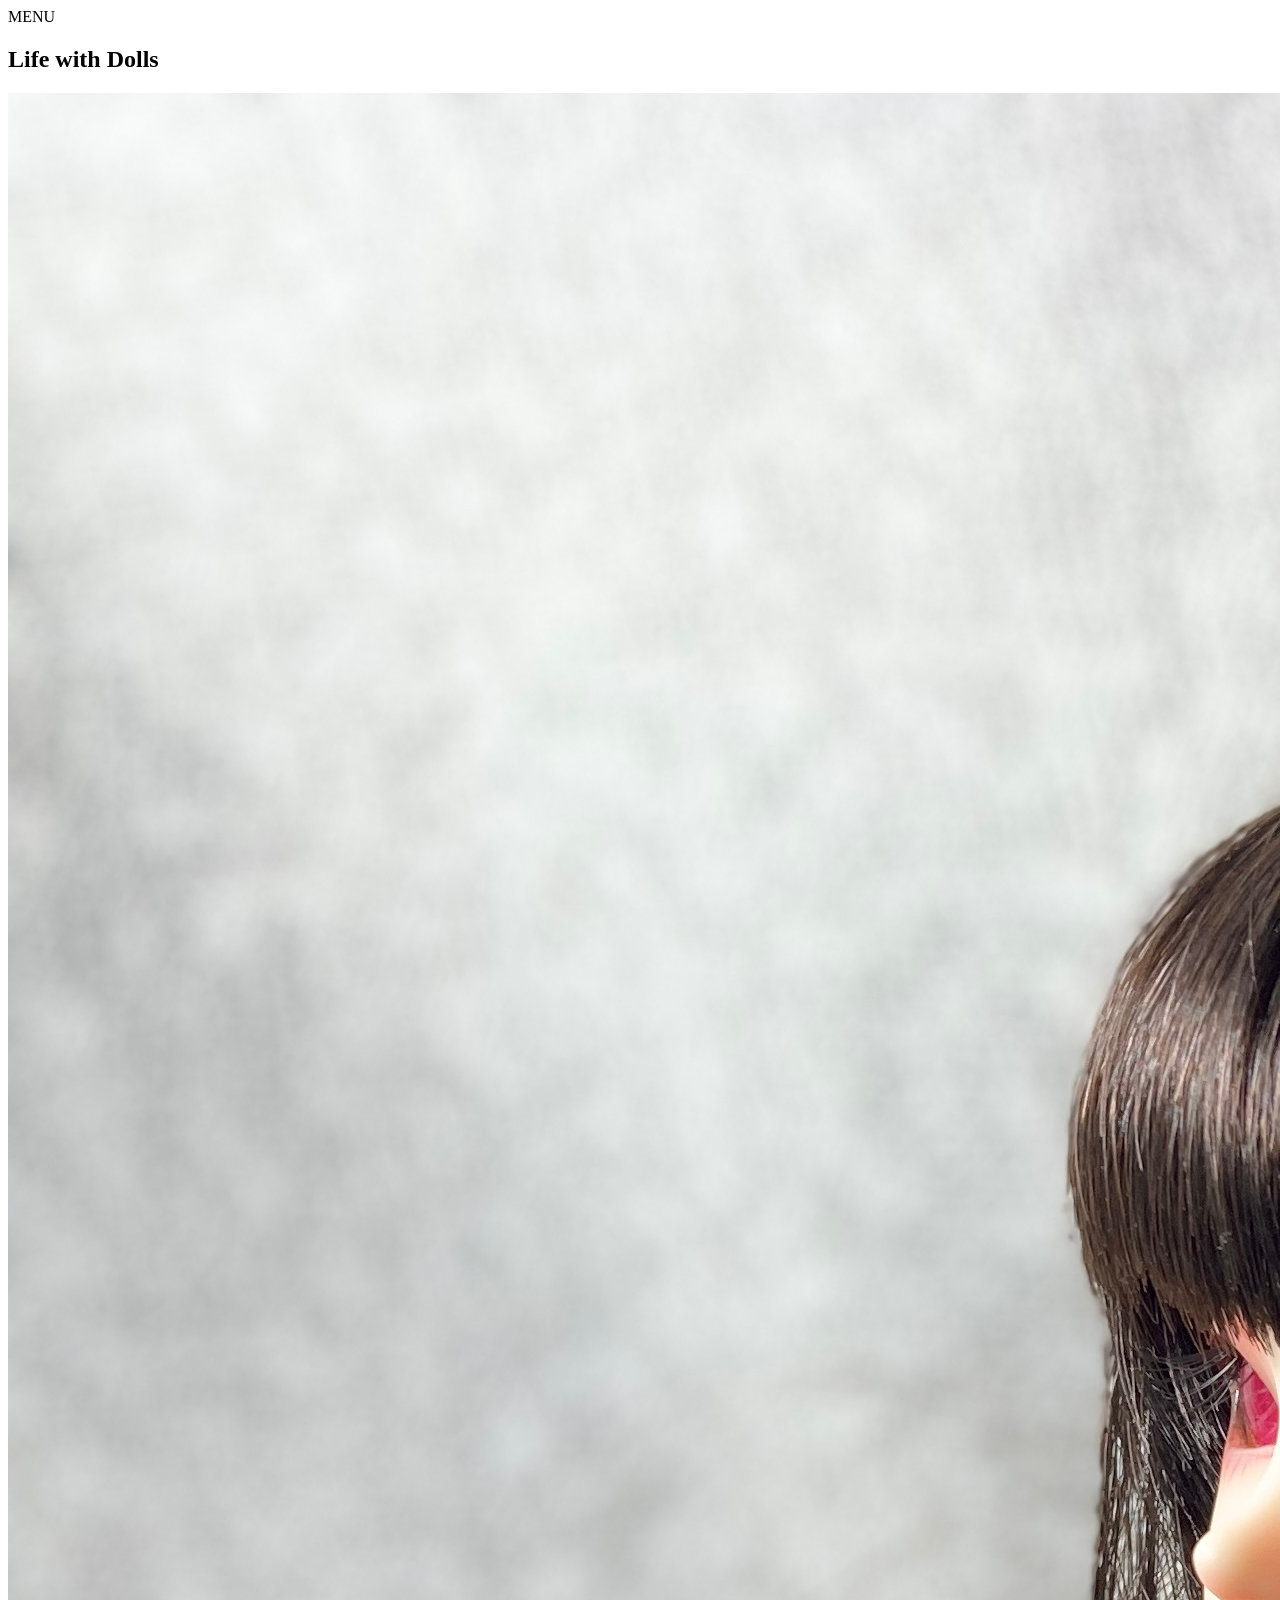
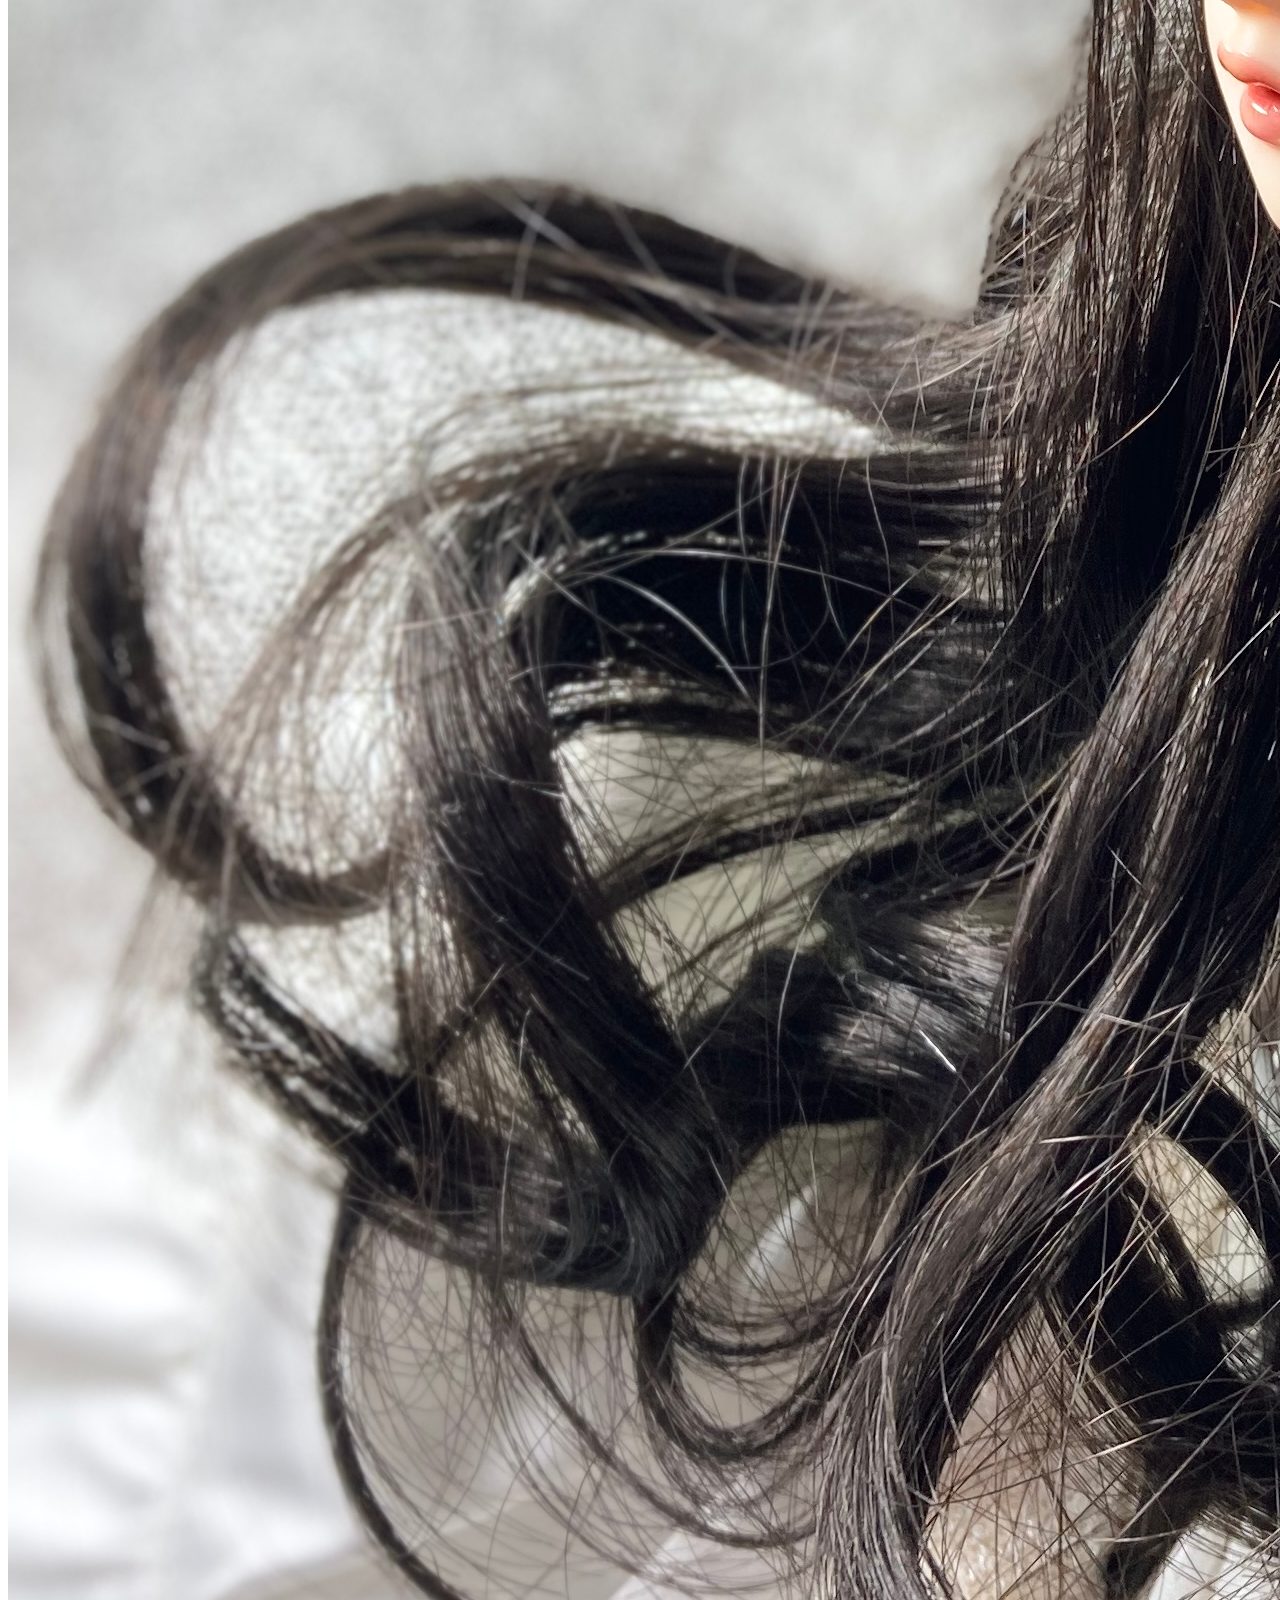
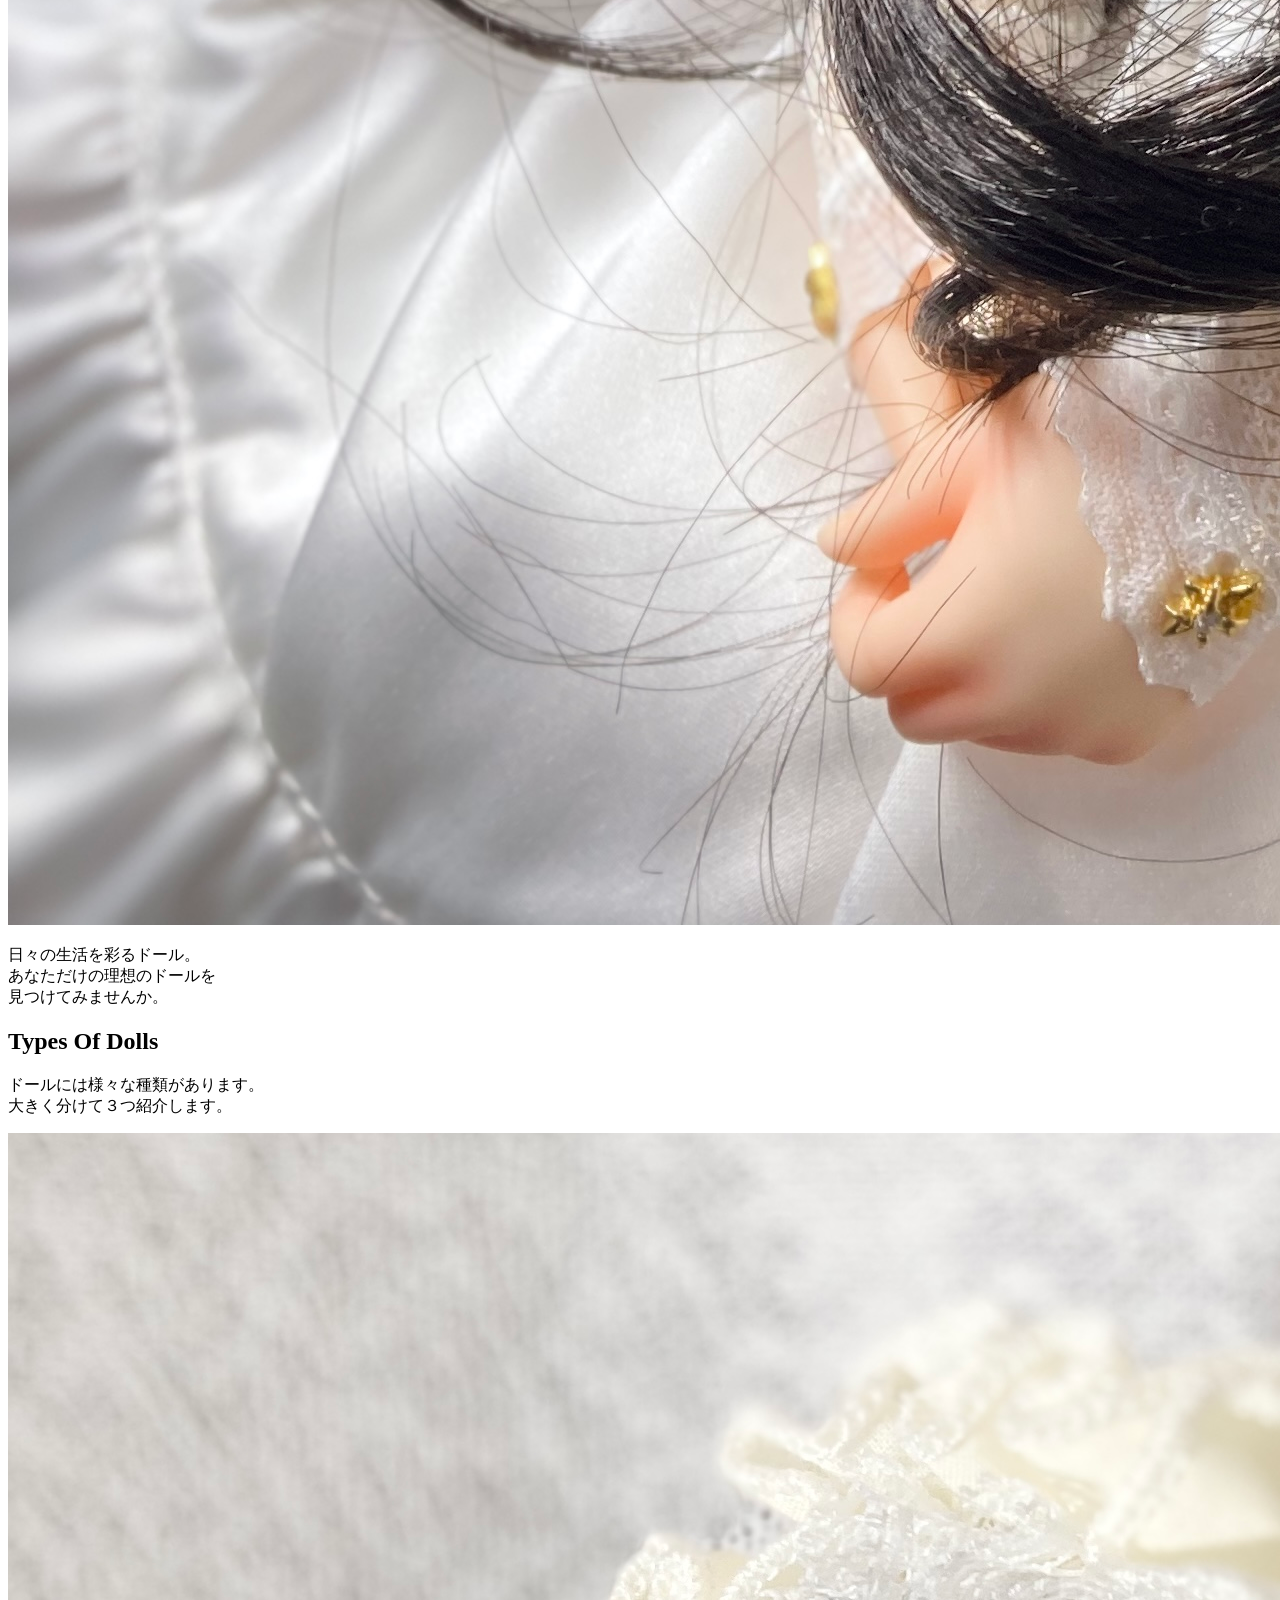
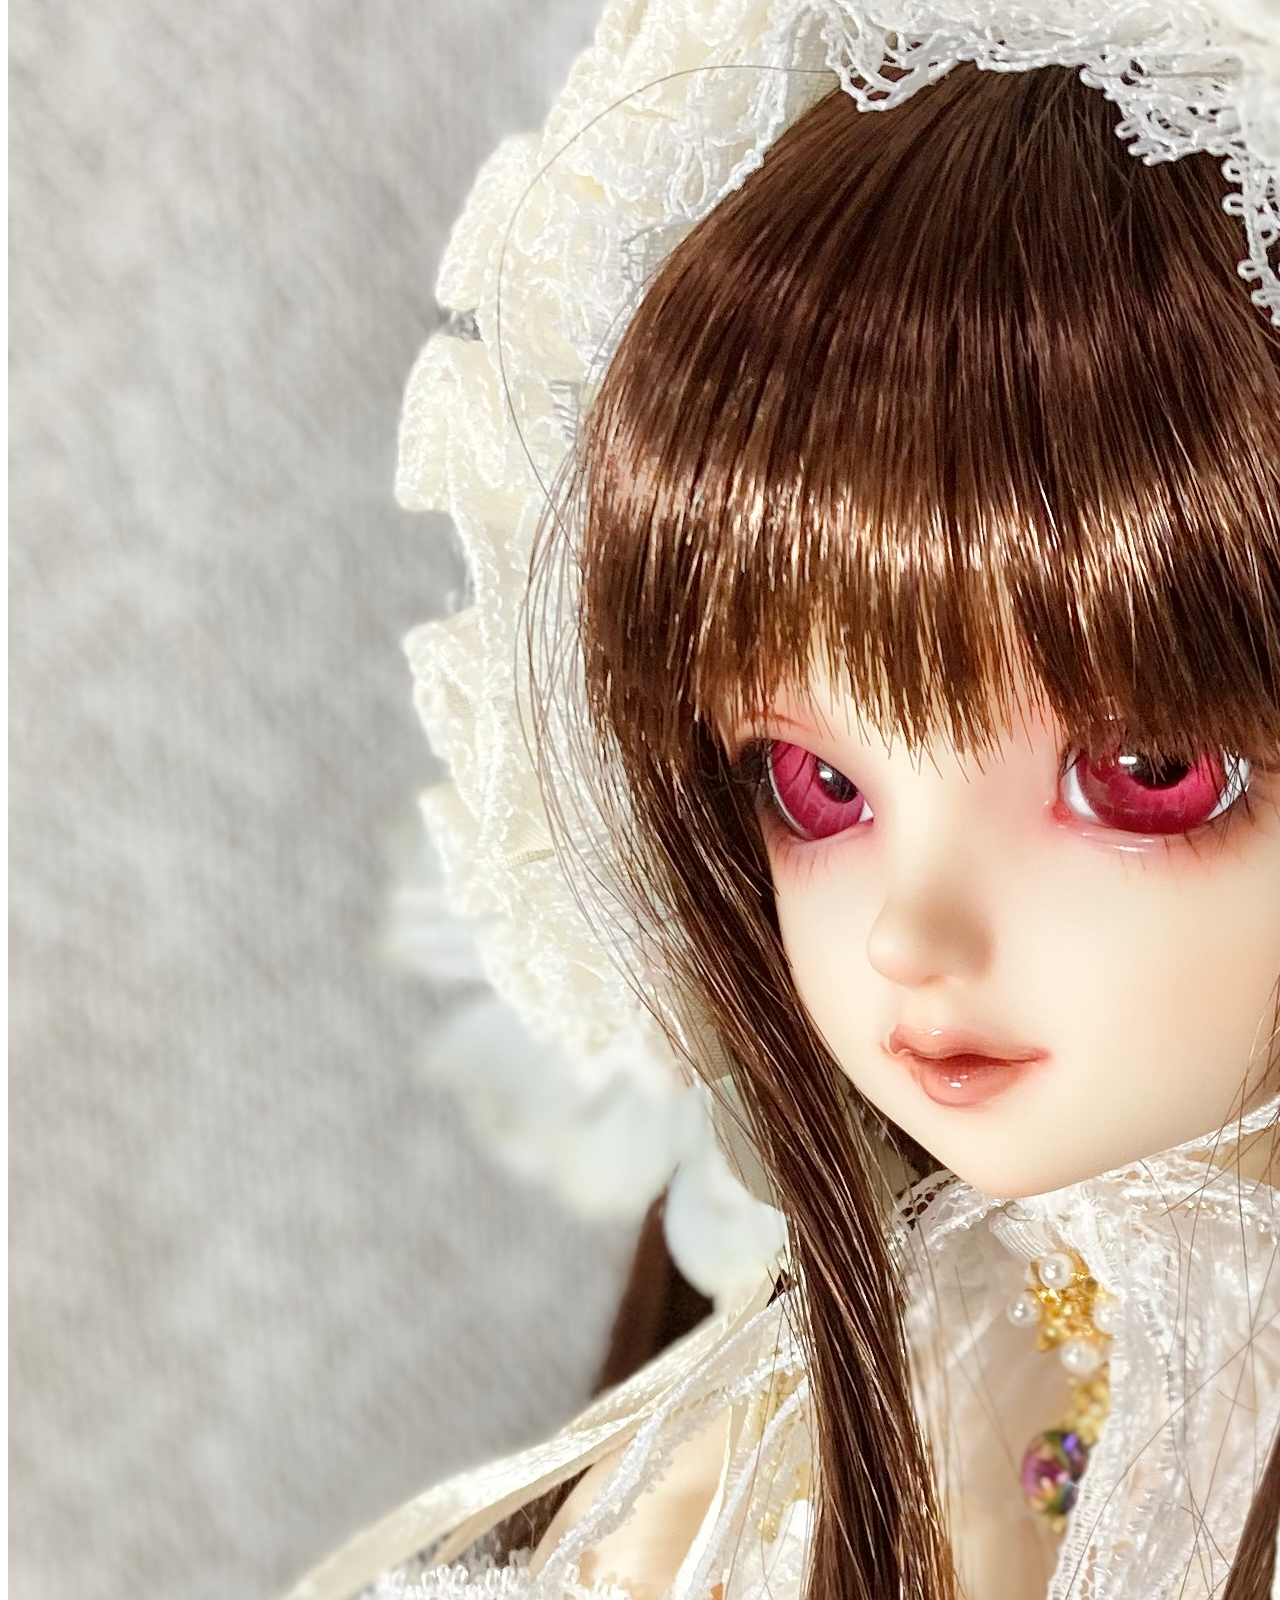
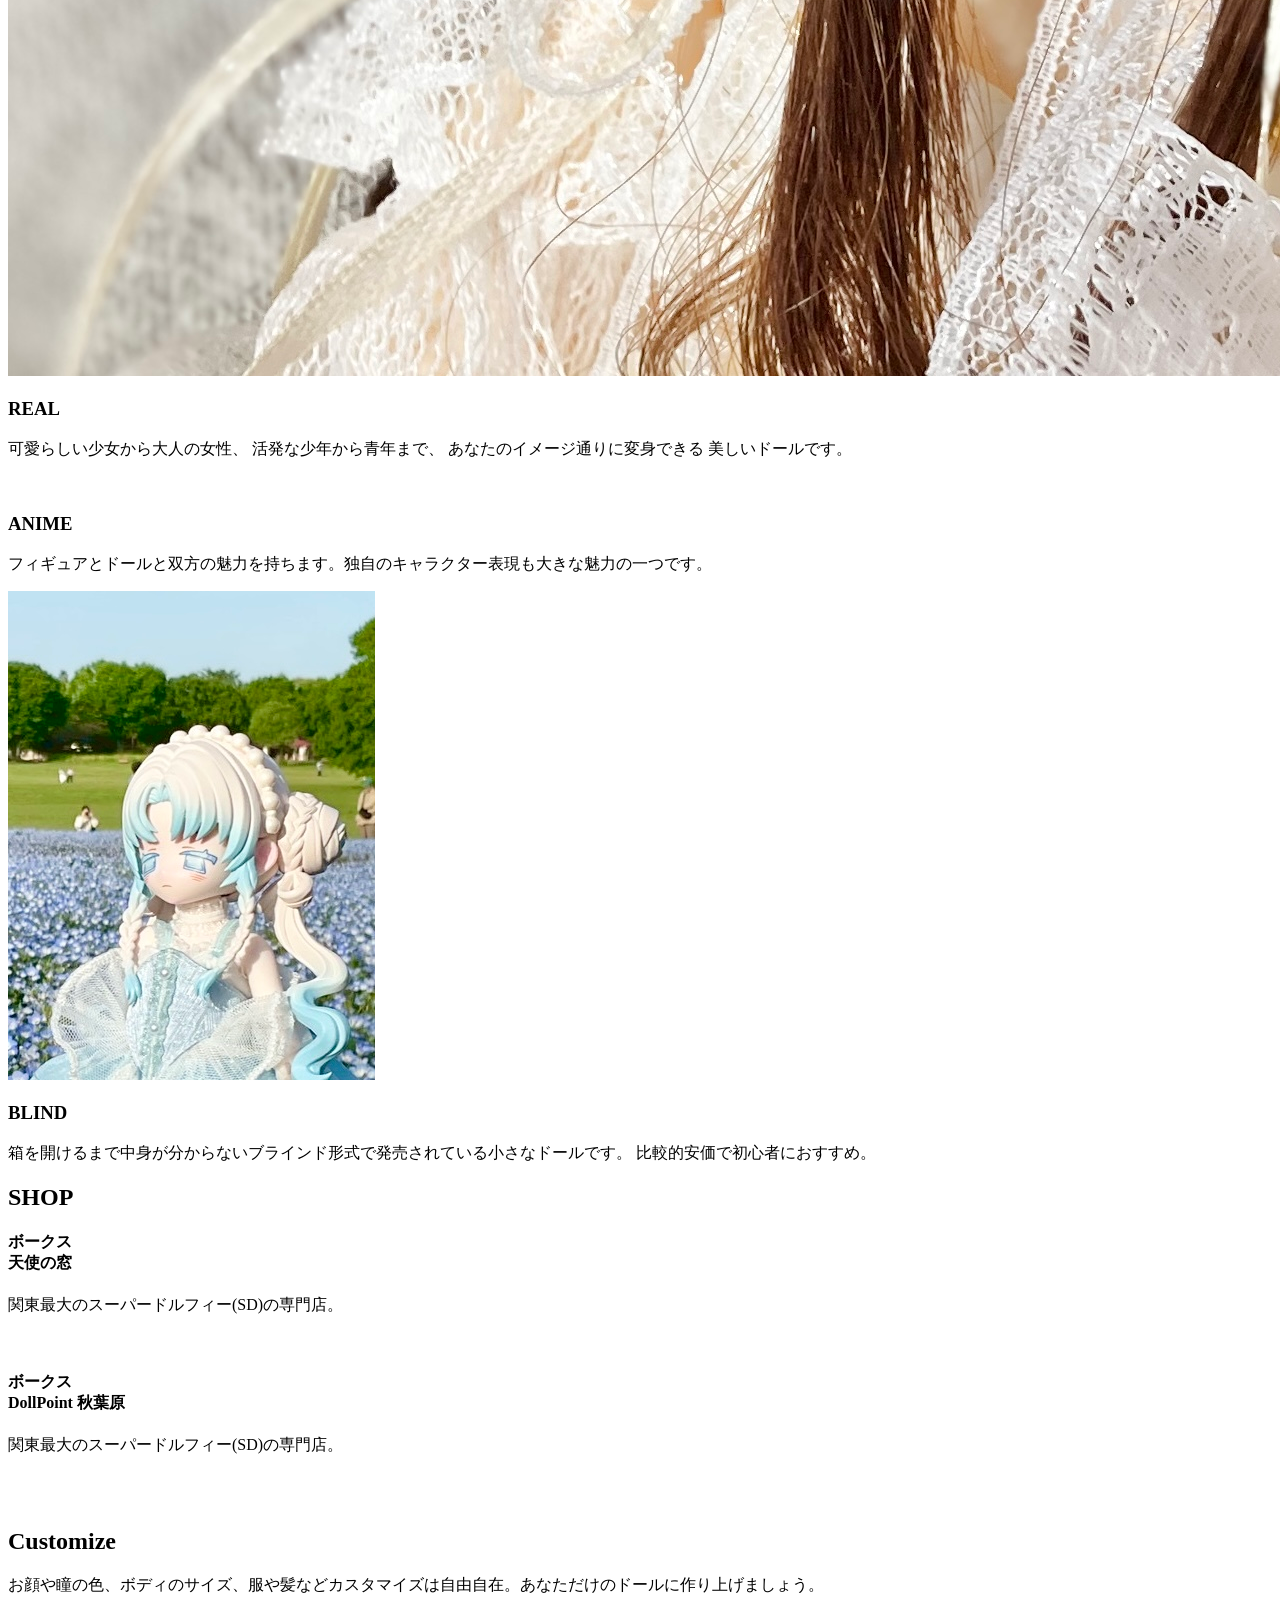
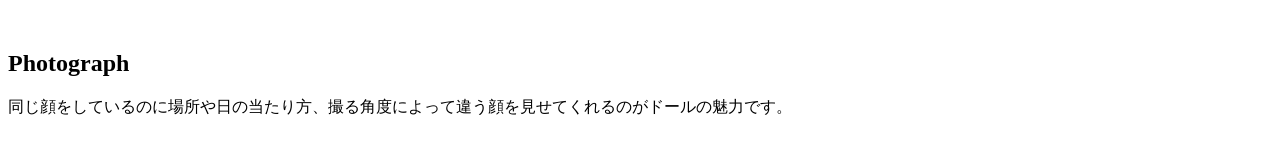
==== index.html @ 5b247abf "Add files via upload" ====
<!doctype html>
<html lang="ja">
  <head>
    <meta charset="UTF-8" />
    <meta name="viewport" content="width=device-width, initial-scale=1.0" />
    <title>Life with Dolls</title>

    <!-- 明朝体 -->
    <link
      rel="stylesheet"
      href="https://fonts.googleapis.com/css2?family=Noto+Serif+JP:wght@300;400;500;700&display=swap"
    />

    <link rel="stylesheet" href="style.css" />
  </head>

  <body>
    <header>
      <div class="menu">MENU</div>
    </header>

    <main>
      <!-- トップ -->
      <section class="hero">
        <h1>Life with Dolls</h1>

        <div class="main-image-box">
          <img src="images/main.jpg" alt="" class="main-image" />

          <p class="hero-text">
            日々の生活を彩るドール。
            <br />
            あなただけの理想のドールを
            <br />
            見つけてみませんか。
          </p>
        </div>
      </section>

      <!-- Types -->
      <section class="types">
        <div class="types-title">
          <h2>Types Of Dolls</h2>

          <p>
            ドールには様々な種類があります。
            <br />
            大きく分けて３つ紹介します。
          </p>
        </div>

        <!-- REAL -->

        <div class="type-card">
          <div class="diamond-box">
            <img src="images/real.jpg" alt="" class="diamond-image" />
          </div>

          <div class="type-text">
            <h3>REAL</h3>

            <p>
              可愛らしい少女から大人の女性、 活発な少年から青年まで、 あなたのイメージ通りに変身できる
              美しいドールです。
            </p>
          </div>
        </div>

        <!-- ANIME -->

        <div class="type-card reverse">
          <div class="diamond-box">
            <img src="images/anime.jpg" alt="" class="diamond-image" />
          </div>

          <div class="type-text">
            <h3>ANIME</h3>

            <p>フィギュアとドールと双方の魅力を持ちます。独自のキャラクター表現も大きな魅力の一つです。</p>
          </div>
        </div>

        <!-- BLIND -->

        <div class="type-card">
          <div class="diamond-box">
            <img src="images/blind.jpg" alt="" class="diamond-image" />
          </div>

          <div class="type-text">
            <h3>BLIND</h3>

            <p>
              箱を開けるまで中身が分からないブラインド形式で発売されている小さなドールです。
              比較的安価で初心者におすすめ。
            </p>
          </div>
        </div>
      </section>

      <!-- SHOP -->

      <section class="shop">
        <h2>SHOP</h2>

        <div class="shop-card">
          <div class="shop-text">
            <h4>
              ボークス
              <br />
              天使の窓
            </h4>

            <p>
              関東最大のスーパードルフィー(SD)の専門店。
              <br />
            </p>
          </div>

          <img src="images/shop1.jpg" alt="" class="shop-image" />
        </div>

        <div class="shop-card">
          <div class="shop-text">
            <h4>
              ボークス
              <br />
              DollPoint 秋葉原
            </h4>

            <p>
              関東最大のスーパードルフィー(SD)の専門店。
              <br />
            </p>
          </div>

          <img src="images/shop2.jpg" alt="" class="shop-image" />
        </div>

        <div class="enjoy">
          <img src="images/customize.jpg" alt="" class="circle-image" />

          <div class="enjoy-text">
            <h2>Customize</h2>

            <p>
              お顔や瞳の色、ボディのサイズ、服や髪などカスタマイズは自由自在。あなただけのドールに作り上げましょう。
            </p>
          </div>
        </div>

        <div class="enjoy">
          <img src="images/photograph.jpg" alt="" class="circle-image" />

          <div class="enjoy-text">
            <h2>Photograph</h2>

            <p>同じ顔をしているのに場所や日の当たり方、撮る角度によって違う顔を見せてくれるのがドールの魅力です。</p>
          </div>
        </div>

        <div class="footer-image-box">
          <img src="images/footer.jpg" alt="" class="footer-image" />
        </div>
      </section>
    </main>
  </body>
</html>
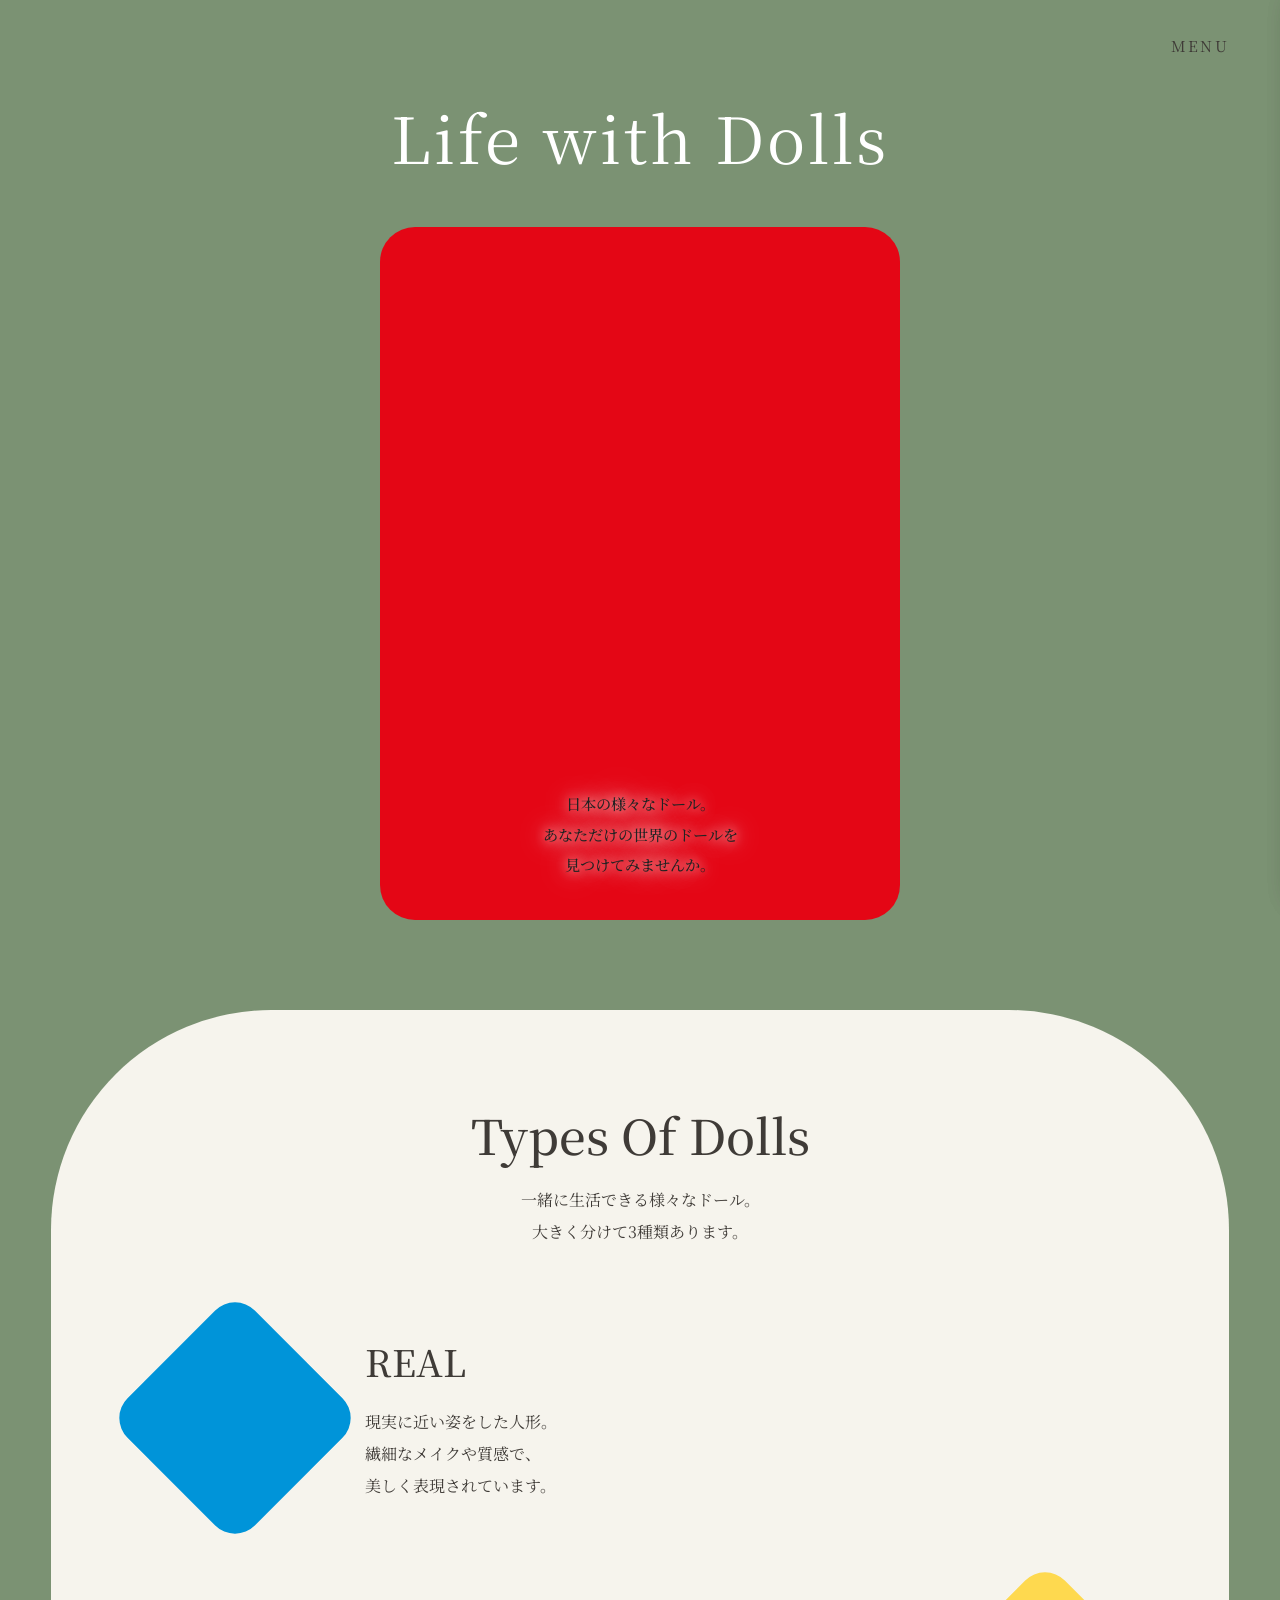
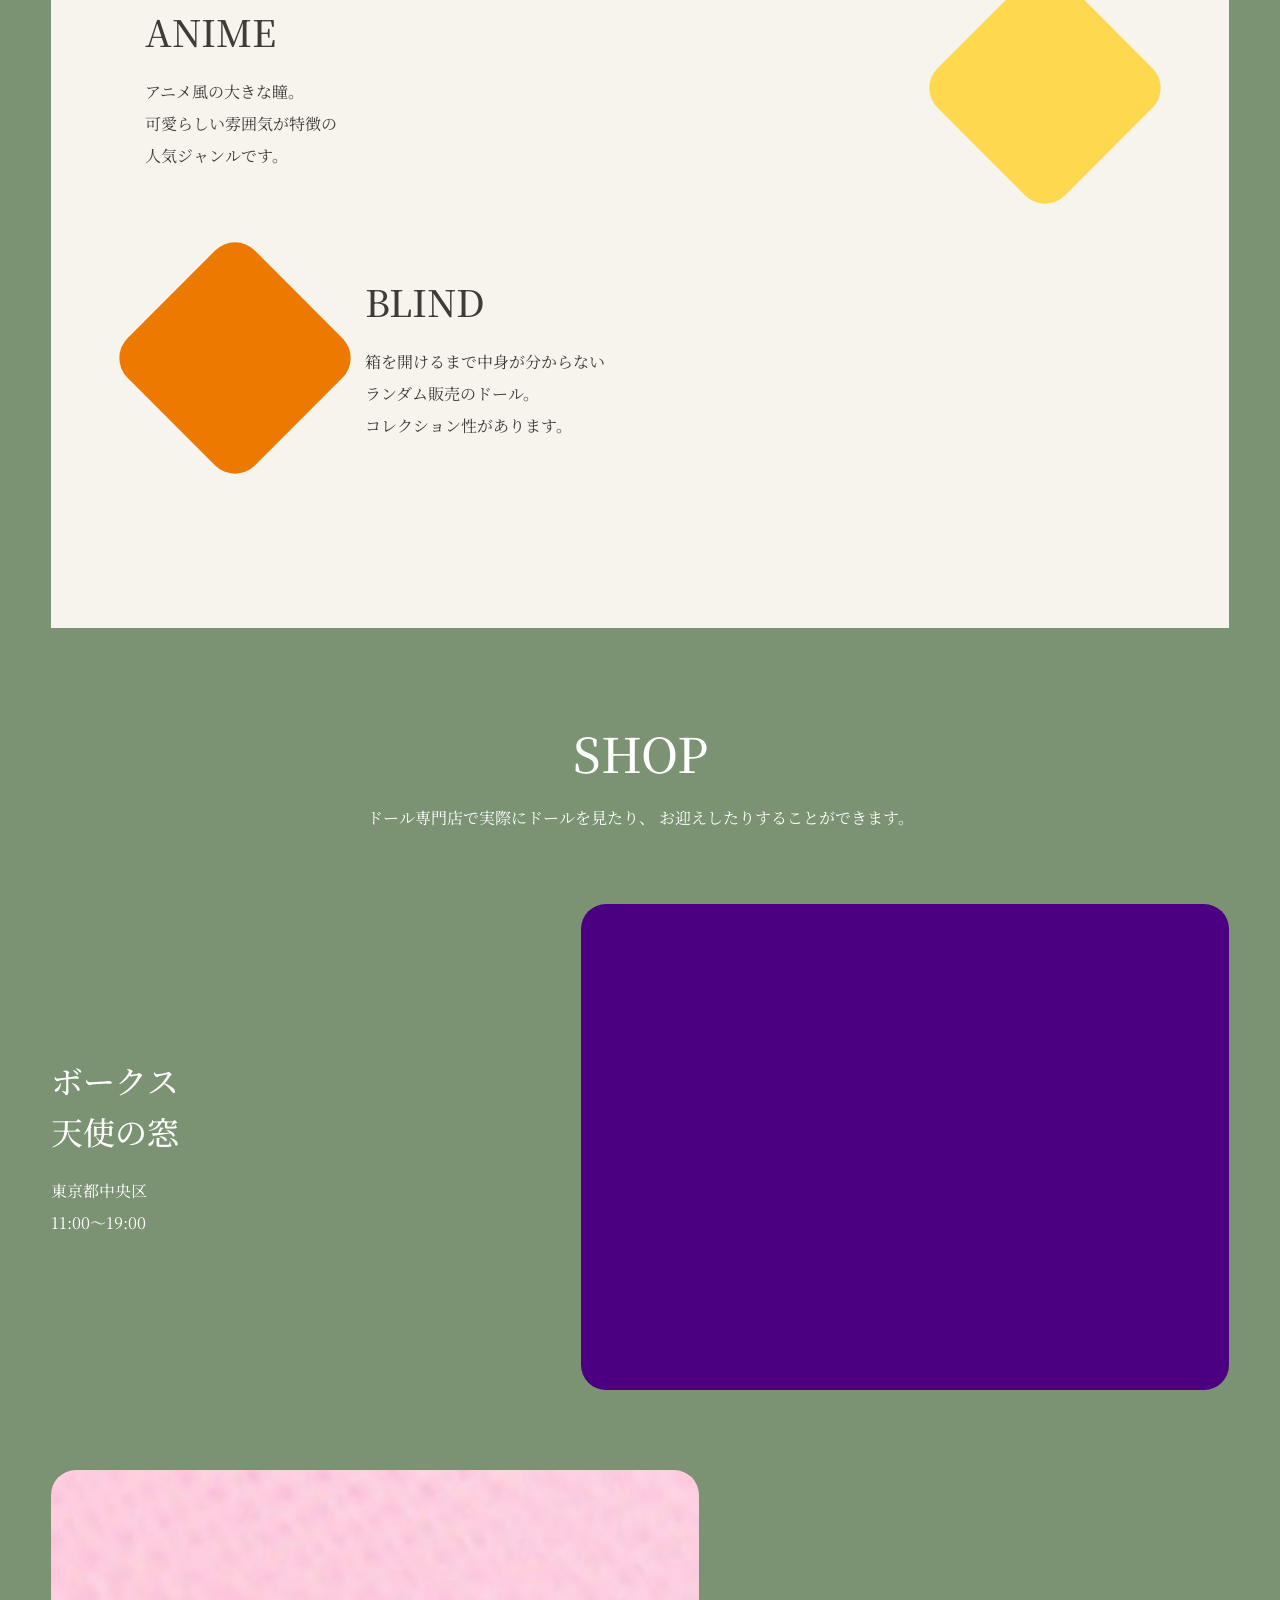
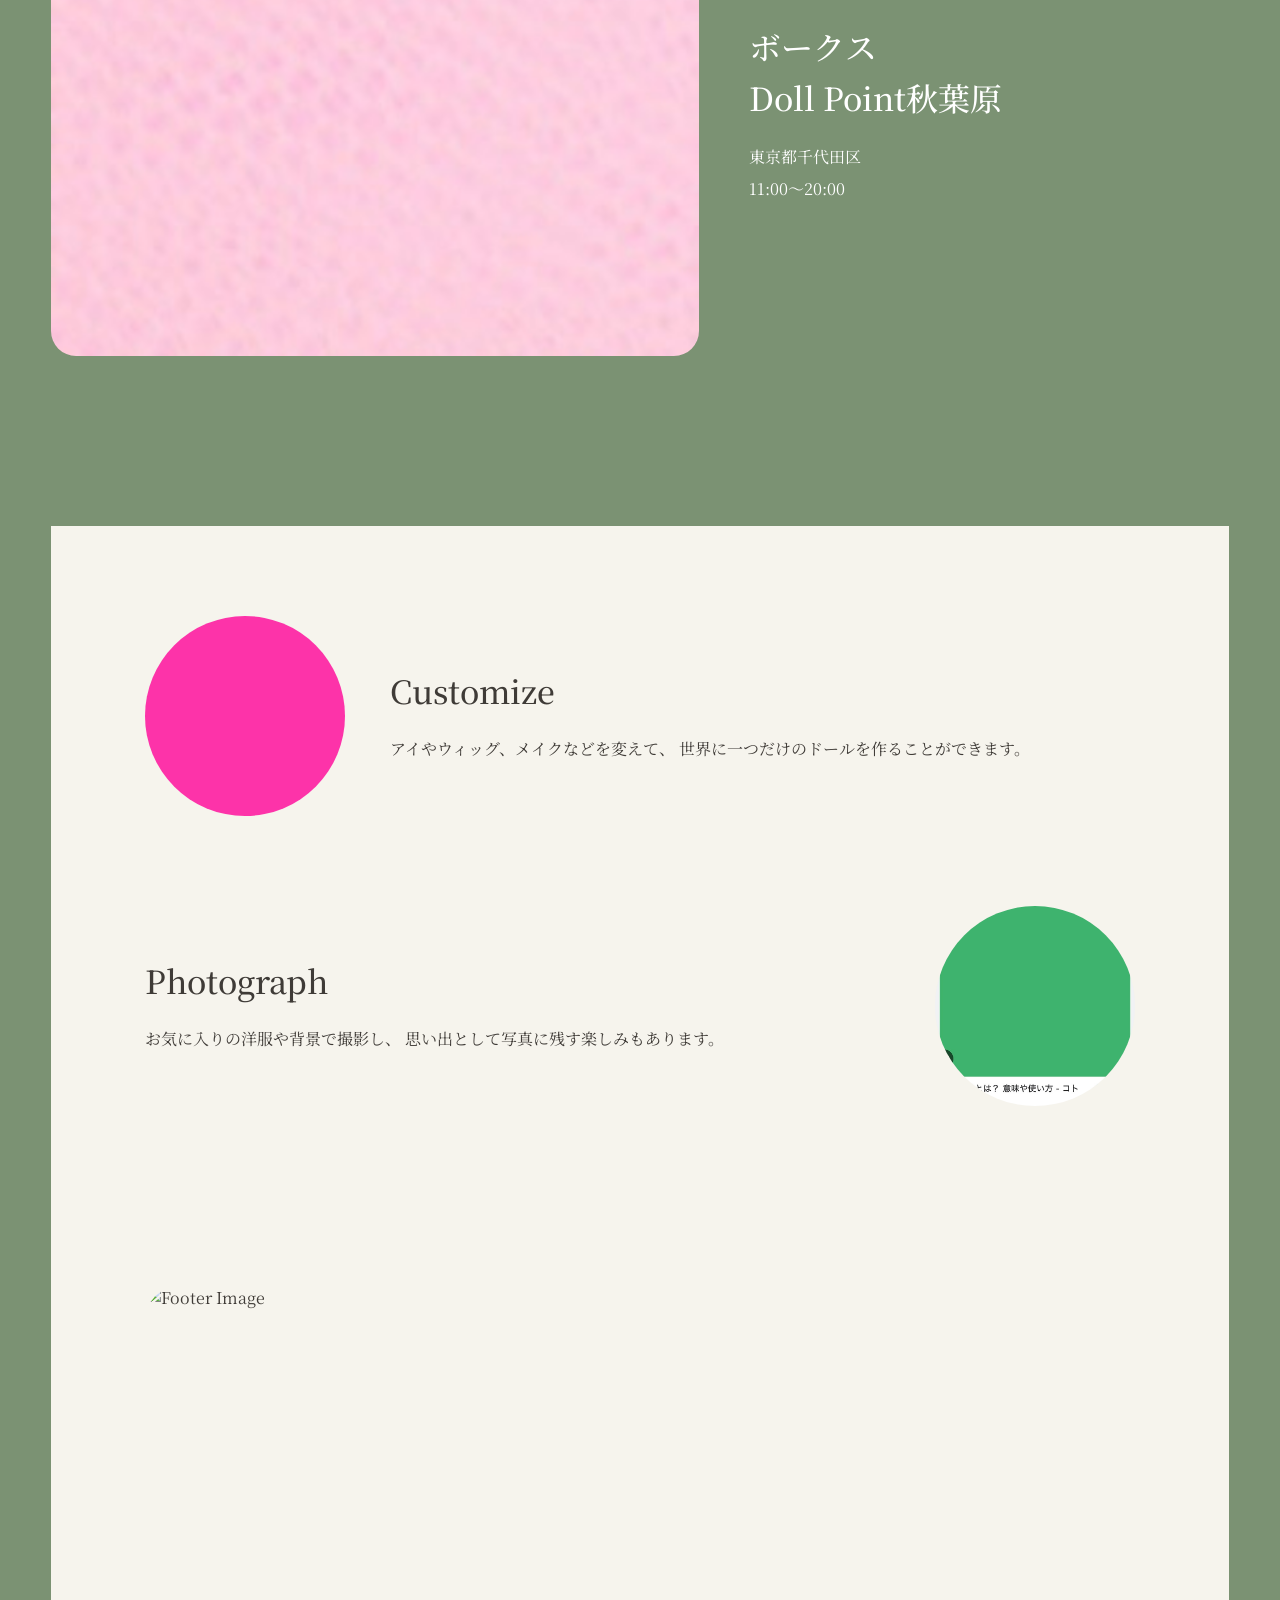
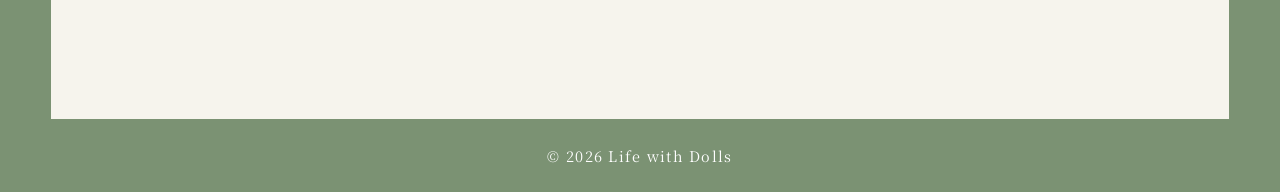
==== commit 684404c8: "Add files via upload" ====
--- a/index.html
+++ b/index.html
@@ -6,163 +6,227 @@
     <title>Life with Dolls</title>
 
     <!-- 明朝体 -->
+    <link rel="preconnect" href="https://fonts.googleapis.com" />
+    <link rel="preconnect" href="https://fonts.gstatic.com" crossorigin />
     <link
+      href="https://fonts.googleapis.com/css2?family=Noto+Serif+JP:wght@300;400;500;700&display=swap"
       rel="stylesheet"
-      href="https://fonts.googleapis.com/css2?family=Noto+Serif+JP:wght@300;400;500;700&display=swap"
     />
 
     <link rel="stylesheet" href="style.css" />
   </head>
 
   <body>
-    <header>
-      <div class="menu">MENU</div>
+    <!--========== Header ==========-->
+
+    <header class="header">
+      <input type="checkbox" id="menu-btn-check" />
+
+      <label for="menu-btn-check" class="menu-btn">MENU</label>
+
+      <nav class="drawer">
+        <h2>MENU</h2>
+
+        <ul>
+          <li><a href="index.html">TOP</a></li>
+          <li><a href="real.html">REAL</a></li>
+          <li><a href="anime.html">ANIME</a></li>
+          <li><a href="blind.html">BLIND</a></li>
+        </ul>
+      </nav>
     </header>
 
+    <!--========== Drawer Menu ==========-->
+
+    <nav class="drawer">
+      <h2>MENU</h2>
+
+      <ul>
+        <li><a href="index.html">TOP</a></li>
+
+        <li><a href="real.html">REAL</a></li>
+
+        <li><a href="anime.html">ANIME</a></li>
+
+        <li><a href="blind.html">BLIND</a></li>
+      </ul>
+    </nav>
+
     <main>
-      <!-- トップ -->
+      <!--========== Hero ==========-->
+
       <section class="hero">
         <h1>Life with Dolls</h1>
 
-        <div class="main-image-box">
-          <img src="images/main.jpg" alt="" class="main-image" />
-
-          <p class="hero-text">
-            日々の生活を彩るドール。
+        <div class="hero-image">
+          <img src="images/main.jpg" alt="メインビジュアル" />
+
+          <div class="hero-copy">
+            日本の様々なドール。
             <br />
-            あなただけの理想のドールを
+            あなただけの世界のドールを
             <br />
             見つけてみませんか。
+          </div>
+        </div>
+      </section>
+
+      <!--========== Types ==========-->
+
+      <section class="types">
+        <div class="section-title">
+          <h2>Types Of Dolls</h2>
+
+          <p>
+            一緒に生活できる様々なドール。
+            <br />
+            大きく分けて3種類あります。
           </p>
         </div>
-      </section>
-
-      <!-- Types -->
-      <section class="types">
-        <div class="types-title">
-          <h2>Types Of Dolls</h2>
-
-          <p>
-            ドールには様々な種類があります。
-            <br />
-            大きく分けて３つ紹介します。
-          </p>
-        </div>
 
         <!-- REAL -->
 
-        <div class="type-card">
-          <div class="diamond-box">
-            <img src="images/real.jpg" alt="" class="diamond-image" />
-          </div>
+        <article class="type-box">
+          <a href="real.html" class="diamond">
+            <img src="images/real.jpg" alt="REAL" />
+          </a>
 
           <div class="type-text">
             <h3>REAL</h3>
 
             <p>
-              可愛らしい少女から大人の女性、 活発な少年から青年まで、 あなたのイメージ通りに変身できる
-              美しいドールです。
-            </p>
-          </div>
-        </div>
+              現実に近い姿をした人形。
+              <br />
+              繊細なメイクや質感で、
+              <br />
+              美しく表現されています。
+            </p>
+          </div>
+        </article>
 
         <!-- ANIME -->
 
-        <div class="type-card reverse">
-          <div class="diamond-box">
-            <img src="images/anime.jpg" alt="" class="diamond-image" />
-          </div>
+        <article class="type-box reverse">
+          <a href="anime.html" class="diamond">
+            <img src="images/anime.jpg" alt="ANIME" />
+          </a>
 
           <div class="type-text">
             <h3>ANIME</h3>
 
-            <p>フィギュアとドールと双方の魅力を持ちます。独自のキャラクター表現も大きな魅力の一つです。</p>
-          </div>
-        </div>
+            <p>
+              アニメ風の大きな瞳。
+              <br />
+              可愛らしい雰囲気が特徴の
+              <br />
+              人気ジャンルです。
+            </p>
+          </div>
+        </article>
 
         <!-- BLIND -->
 
-        <div class="type-card">
-          <div class="diamond-box">
-            <img src="images/blind.jpg" alt="" class="diamond-image" />
-          </div>
+        <article class="type-box">
+          <a href="blind.html" class="diamond">
+            <img src="images/blind.jpg" alt="BLIND" />
+          </a>
 
           <div class="type-text">
             <h3>BLIND</h3>
 
             <p>
-              箱を開けるまで中身が分からないブラインド形式で発売されている小さなドールです。
-              比較的安価で初心者におすすめ。
-            </p>
-          </div>
+              箱を開けるまで中身が分からない
+              <br />
+              ランダム販売のドール。
+              <br />
+              コレクション性があります。
+            </p>
+          </div>
+        </article>
+      </section>
+      <!--========== SHOP ==========-->
+
+      <section class="shop">
+        <div class="section-title">
+          <h2>SHOP</h2>
+
+          <p>ドール専門店で実際にドールを見たり、 お迎えしたりすることができます。</p>
         </div>
-      </section>
-
-      <!-- SHOP -->
-
-      <section class="shop">
-        <h2>SHOP</h2>
-
-        <div class="shop-card">
+
+        <article class="shop-box">
           <div class="shop-text">
-            <h4>
+            <h3>
               ボークス
               <br />
               天使の窓
-            </h4>
-
-            <p>
-              関東最大のスーパードルフィー(SD)の専門店。
-              <br />
-            </p>
-          </div>
-
-          <img src="images/shop1.jpg" alt="" class="shop-image" />
-        </div>
-
-        <div class="shop-card">
+            </h3>
+
+            <p>
+              東京都中央区
+              <br />
+              11:00〜19:00
+            </p>
+          </div>
+
+          <img src="images/shop1.jpg" alt="天使の窓" class="shop-image" />
+        </article>
+
+        <article class="shop-box reverse">
           <div class="shop-text">
-            <h4>
+            <h3>
               ボークス
               <br />
-              DollPoint 秋葉原
-            </h4>
-
-            <p>
-              関東最大のスーパードルフィー(SD)の専門店。
-              <br />
-            </p>
-          </div>
-
-          <img src="images/shop2.jpg" alt="" class="shop-image" />
-        </div>
-
-        <div class="enjoy">
-          <img src="images/customize.jpg" alt="" class="circle-image" />
+              Doll Point秋葉原
+            </h3>
+
+            <p>
+              東京都千代田区
+              <br />
+              11:00〜20:00
+            </p>
+          </div>
+
+          <img src="images/shop2.jpg" alt="Doll Point秋葉原" class="shop-image" />
+        </article>
+      </section>
+
+      <!--========== Enjoy ==========-->
+
+      <section class="enjoy">
+        <article class="enjoy-box">
+          <img src="images/customize.jpg" alt="Customize" class="circle-image" />
 
           <div class="enjoy-text">
             <h2>Customize</h2>
 
-            <p>
-              お顔や瞳の色、ボディのサイズ、服や髪などカスタマイズは自由自在。あなただけのドールに作り上げましょう。
-            </p>
-          </div>
-        </div>
-
-        <div class="enjoy">
-          <img src="images/photograph.jpg" alt="" class="circle-image" />
+            <p>アイやウィッグ、メイクなどを変えて、 世界に一つだけのドールを作ることができます。</p>
+          </div>
+        </article>
+
+        <article class="enjoy-box reverse">
+          <img src="images/photograph.jpg" alt="Photograph" class="circle-image" />
 
           <div class="enjoy-text">
             <h2>Photograph</h2>
 
-            <p>同じ顔をしているのに場所や日の当たり方、撮る角度によって違う顔を見せてくれるのがドールの魅力です。</p>
-          </div>
-        </div>
-
-        <div class="footer-image-box">
-          <img src="images/footer.jpg" alt="" class="footer-image" />
-        </div>
+            <p>お気に入りの洋服や背景で撮影し、 思い出として写真に残す楽しみもあります。</p>
+          </div>
+        </article>
+      </section>
+
+      <!--========== Footer Image ==========-->
+
+      <section class="footer-visual">
+        <img src="images/footer.jpg" alt="Footer Image" />
       </section>
     </main>
+
+    <!--========== Footer ==========-->
+
+    <footer>
+      <small>© 2026 Life with Dolls</small>
+    </footer>
+
+    <script src="script.js"></script>
   </body>
 </html>
--- a/style.css
+++ b/style.css
@@ -0,0 +1,803 @@
+/* ===================================
+   Reset
+=================================== */
+
+* {
+  margin: 0;
+  padding: 0;
+  box-sizing: border-box;
+}
+
+html {
+  scroll-behavior: smooth;
+}
+
+body {
+  background: #7b9273;
+  color: #3f3b37;
+  font-family: "Noto Serif JP", serif;
+  overflow-x: hidden;
+}
+
+img {
+  display: block;
+  width: 100%;
+}
+
+a {
+  text-decoration: none;
+  color: inherit;
+}
+
+ul {
+  list-style: none;
+}
+
+/* ===================================
+   Layout
+=================================== */
+
+main {
+  width: min(92%, 1200px);
+  margin: auto;
+}
+
+/* ===================================
+   Header
+=================================== */
+
+.header {
+  width: min(92%, 1200px);
+  margin: auto;
+
+  height: 90px;
+
+  display: flex;
+  justify-content: flex-end;
+  align-items: center;
+}
+
+.menu-btn {
+  border: none;
+  background: none;
+
+  font-size: 15px;
+  letter-spacing: 0.15em;
+
+  cursor: pointer;
+  font-family: "Noto Serif JP", serif;
+}
+
+/* ===================================
+   Drawer Menu
+=================================== */
+
+.drawer {
+  position: fixed;
+
+  top: 0;
+  right: -300px;
+
+  width: 280px;
+  height: 100vh;
+
+  background: #f5f2ea;
+
+  padding: 80px 40px;
+
+  transition: 0.4s;
+
+  z-index: 1000;
+
+  box-shadow: -8px 0 25px rgba(0, 0, 0, 0.15);
+}
+
+#menu-btn-check:checked ~ .drawer {
+  right: 0;
+}
+
+.drawer h2 {
+  margin-bottom: 40px;
+
+  font-size: 2rem;
+  font-weight: 500;
+}
+
+.drawer li {
+  margin-bottom: 25px;
+}
+
+.drawer a {
+  font-size: 1.1rem;
+
+  transition: 0.3s;
+}
+
+.drawer a:hover {
+  opacity: 0.5;
+}
+
+/* ===================================
+   Hero
+=================================== */
+
+.hero {
+  padding-bottom: 90px;
+}
+
+.hero h1 {
+  text-align: center;
+
+  color: #fff;
+
+  font-size: clamp(2.6rem, 5vw, 4.5rem);
+
+  font-weight: 400;
+
+  margin-bottom: 45px;
+
+  letter-spacing: 0.05em;
+}
+
+.hero-image {
+  position: relative;
+
+  width: min(100%, 520px);
+
+  margin: auto;
+}
+
+.hero-image img {
+  aspect-ratio: 3/4;
+
+  object-fit: cover;
+
+  border-radius: 35px;
+}
+
+.hero-copy {
+  position: absolute;
+
+  bottom: 40px;
+
+  left: 50%;
+
+  transform: translateX(-50%);
+
+  width: 90%;
+
+  text-align: center;
+
+  line-height: 2;
+
+  color: #222;
+
+  font-size: 0.95rem;
+
+  font-weight: 500;
+
+  text-shadow:
+    0 0 12px rgba(255, 255, 255, 1),
+    0 0 25px rgba(255, 255, 255, 0.95),
+    0 0 45px rgba(255, 255, 255, 0.9);
+}
+
+/* ===================================
+   Types
+=================================== */
+
+.types {
+  background: #f6f4ed;
+
+  border-radius: 220px 220px 0 0;
+
+  padding: 90px 8%;
+}
+
+.section-title {
+  text-align: center;
+
+  margin-bottom: 80px;
+}
+
+.section-title h2 {
+  font-size: clamp(2rem, 4vw, 3rem);
+
+  font-weight: 500;
+
+  margin-bottom: 15px;
+}
+
+.section-title p {
+  line-height: 2;
+}
+
+.type-box {
+  display: flex;
+
+  justify-content: space-between;
+
+  align-items: center;
+
+  gap: 40px;
+
+  margin-bottom: 90px;
+}
+
+.reverse {
+  flex-direction: row-reverse;
+}
+
+.type-text {
+  flex: 1;
+}
+
+.type-text h3 {
+  font-size: 2.3rem;
+
+  margin-bottom: 18px;
+
+  font-weight: 500;
+}
+
+.type-text p {
+  line-height: 2;
+}
+
+/* ===========================
+   Diamond
+=========================== */
+
+.diamond {
+  width: 180px;
+  height: 180px;
+
+  overflow: hidden;
+
+  border-radius: 28px;
+
+  transform: rotate(45deg);
+
+  flex-shrink: 0;
+
+  transition: 0.4s;
+}
+
+.diamond img {
+  width: 100%;
+  height: 100%;
+
+  object-fit: cover;
+
+  transform: rotate(-45deg) scale(1.45);
+}
+
+.diamond:hover {
+  transform: rotate(45deg) scale(1.06);
+}
+
+/* ===================================
+   Tablet
+=================================== */
+
+@media (max-width: 900px) {
+  .type-box {
+    gap: 25px;
+  }
+
+  .diamond {
+    width: 140px;
+    height: 140px;
+  }
+
+  .type-text h3 {
+    font-size: 1.8rem;
+  }
+}
+
+/* ===================================
+   Smartphone
+=================================== */
+
+@media (max-width: 700px) {
+  .hero {
+    padding-bottom: 60px;
+  }
+
+  .types {
+    border-radius: 140px 140px 0 0;
+
+    padding: 70px 30px;
+  }
+
+  .type-box {
+    flex-direction: column;
+
+    text-align: center;
+  }
+
+  .reverse {
+    flex-direction: column;
+  }
+
+  .type-text {
+    width: 100%;
+  }
+
+  .diamond {
+    width: 130px;
+    height: 130px;
+
+    margin-bottom: 15px;
+  }
+
+  .hero-copy {
+    font-size: 0.85rem;
+
+    line-height: 1.9;
+  }
+  /* ===========================
+   CSSだけで開くメニュー
+=========================== */
+
+  #menu-btn-check {
+    display: none;
+  }
+
+  .drawer {
+    position: fixed;
+
+    top: 0;
+    right: -300px;
+
+    width: 280px;
+    height: 100vh;
+
+    background: #f6f4ed;
+
+    padding: 80px 40px;
+
+    transition: 0.4s;
+
+    z-index: 999;
+  }
+
+  #menu-btn-check:checked ~ .drawer {
+    right: 0;
+  }
+
+  .menu-btn {
+    cursor: pointer;
+
+    font-size: 15px;
+
+    letter-spacing: 0.15em;
+
+    transition: 0.3s;
+  }
+
+  .menu-btn:hover {
+    opacity: 0.7;
+  }
+}
+/* ===================================
+   SHOP
+=================================== */
+
+.shop {
+  background: #7b9273;
+
+  padding: 90px 0;
+}
+
+.shop .section-title {
+  color: #fff;
+
+  margin-bottom: 70px;
+}
+
+.shop-box {
+  display: flex;
+
+  justify-content: space-between;
+
+  align-items: center;
+
+  gap: 50px;
+
+  margin-bottom: 80px;
+}
+
+.shop-box.reverse {
+  flex-direction: row-reverse;
+}
+
+.shop-text {
+  flex: 1;
+
+  color: #fff;
+}
+
+.shop-text h3 {
+  font-size: 2rem;
+
+  font-weight: 500;
+
+  line-height: 1.6;
+
+  margin-bottom: 18px;
+}
+
+.shop-text p {
+  line-height: 2;
+
+  font-size: 1rem;
+}
+
+.shop-image {
+  width: 55%;
+
+  aspect-ratio: 4/3;
+
+  object-fit: cover;
+
+  border-radius: 25px;
+
+  transition: 0.4s;
+}
+
+.shop-image:hover {
+  transform: scale(1.03);
+}
+
+/* ===================================
+   ENJOY
+=================================== */
+
+.enjoy {
+  background: #f6f4ed;
+
+  padding: 90px 8%;
+}
+
+.enjoy-box {
+  display: flex;
+
+  align-items: center;
+
+  gap: 45px;
+
+  margin-bottom: 90px;
+}
+
+.enjoy-box.reverse {
+  flex-direction: row-reverse;
+}
+
+.circle-image {
+  width: 200px;
+
+  height: 200px;
+
+  border-radius: 50%;
+
+  object-fit: cover;
+
+  flex-shrink: 0;
+
+  transition: 0.4s;
+}
+
+.circle-image:hover {
+  transform: scale(1.05);
+}
+
+.enjoy-text {
+  flex: 1;
+}
+
+.enjoy-text h2 {
+  font-size: 2rem;
+
+  font-weight: 500;
+
+  margin-bottom: 20px;
+}
+
+.enjoy-text p {
+  line-height: 2;
+
+  font-size: 1rem;
+}
+
+/* ===================================
+   Footer Image
+=================================== */
+
+.footer-visual {
+  background: #f6f4ed;
+
+  padding: 0 8%;
+}
+
+.footer-visual img {
+  width: 100%;
+
+  aspect-ratio: 16/7;
+
+  object-fit: cover;
+
+  border-radius: 35px 35px 0 0;
+}
+
+/* ===================================
+   Footer
+=================================== */
+
+footer {
+  background: #7b9273;
+
+  color: #fff;
+
+  text-align: center;
+
+  padding: 25px;
+
+  letter-spacing: 0.08em;
+}
+
+footer small {
+  font-size: 0.9rem;
+}
+
+/* ===================================
+   Tablet
+=================================== */
+
+@media (max-width: 900px) {
+  .shop-box {
+    gap: 30px;
+  }
+
+  .shop-image {
+    width: 50%;
+  }
+
+  .circle-image {
+    width: 170px;
+
+    height: 170px;
+  }
+}
+
+/* ===================================
+   Smartphone
+=================================== */
+
+@media (max-width: 700px) {
+  .shop {
+    padding: 70px 0;
+  }
+
+  .shop-box {
+    flex-direction: column;
+
+    text-align: center;
+
+    gap: 30px;
+  }
+
+  .shop-box.reverse {
+    flex-direction: column;
+  }
+
+  .shop-image {
+    width: 100%;
+  }
+
+  .enjoy {
+    padding: 70px 30px;
+  }
+
+  .enjoy-box {
+    flex-direction: column;
+
+    text-align: center;
+
+    gap: 25px;
+  }
+
+  .enjoy-box.reverse {
+    flex-direction: column;
+  }
+
+  .circle-image {
+    width: 150px;
+
+    height: 150px;
+  }
+
+  .enjoy-text h2 {
+    font-size: 1.8rem;
+  }
+
+  .footer-visual {
+    padding: 0;
+  }
+
+  .footer-visual img {
+    border-radius: 30px 30px 0 0;
+  }
+}
+
+/*=========================
+  Page
+==========================*/
+
+.page {
+  width: min(92%, 1100px);
+
+  margin: auto;
+}
+
+.page-hero {
+  text-align: center;
+
+  padding-bottom: 80px;
+}
+
+.page-hero h1 {
+  color: white;
+
+  font-size: clamp(2.8rem, 5vw, 4.5rem);
+
+  margin-bottom: 40px;
+
+  font-weight: 400;
+}
+
+.page-main-image {
+  width: min(100%, 650px);
+
+  margin: auto;
+
+  border-radius: 30px;
+
+  aspect-ratio: 4/5;
+
+  object-fit: cover;
+
+  margin-bottom: 40px;
+}
+
+.page-hero p {
+  line-height: 2;
+}
+
+/*=========================
+ Feature
+==========================*/
+
+.feature {
+  background: #f6f4ed;
+
+  border-radius: 180px 180px 0 0;
+
+  padding: 80px 8%;
+}
+
+.feature-box {
+  display: flex;
+
+  align-items: center;
+
+  justify-content: space-between;
+
+  gap: 50px;
+
+  margin-bottom: 80px;
+}
+
+.feature-box.reverse {
+  flex-direction: row-reverse;
+}
+
+.feature-text {
+  flex: 1;
+}
+
+.feature-text h2 {
+  font-size: 2rem;
+
+  margin-bottom: 20px;
+}
+
+.feature-text p {
+  line-height: 2;
+}
+
+/*=========================
+ Gallery
+==========================*/
+
+.gallery {
+  padding: 80px 0;
+}
+
+.gallery h2 {
+  text-align: center;
+
+  font-size: 2.2rem;
+
+  margin-bottom: 50px;
+}
+
+.gallery-grid {
+  display: grid;
+
+  grid-template-columns: repeat(2, 1fr);
+
+  gap: 25px;
+}
+
+.gallery-grid img {
+  border-radius: 20px;
+
+  aspect-ratio: 1;
+
+  object-fit: cover;
+}
+
+/*=========================
+ Back
+==========================*/
+
+.back-home {
+  text-align: center;
+
+  margin: 80px 0;
+}
+
+.back-home a {
+  display: inline-block;
+
+  padding: 15px 45px;
+
+  background: #f6f4ed;
+
+  border-radius: 40px;
+
+  transition: 0.3s;
+}
+
+.back-home a:hover {
+  background: white;
+}
+
+/*=========================
+ Responsive
+==========================*/
+
+@media (max-width: 700px) {
+  .feature {
+    border-radius: 120px 120px 0 0;
+  }
+
+  .feature-box {
+    flex-direction: column;
+
+    text-align: center;
+  }
+
+  .feature-box.reverse {
+    flex-direction: column;
+  }
+
+  .gallery-grid {
+    grid-template-columns: 1fr;
+  }
+}
+
+#menu-btn-check {
+  display: none;
+}
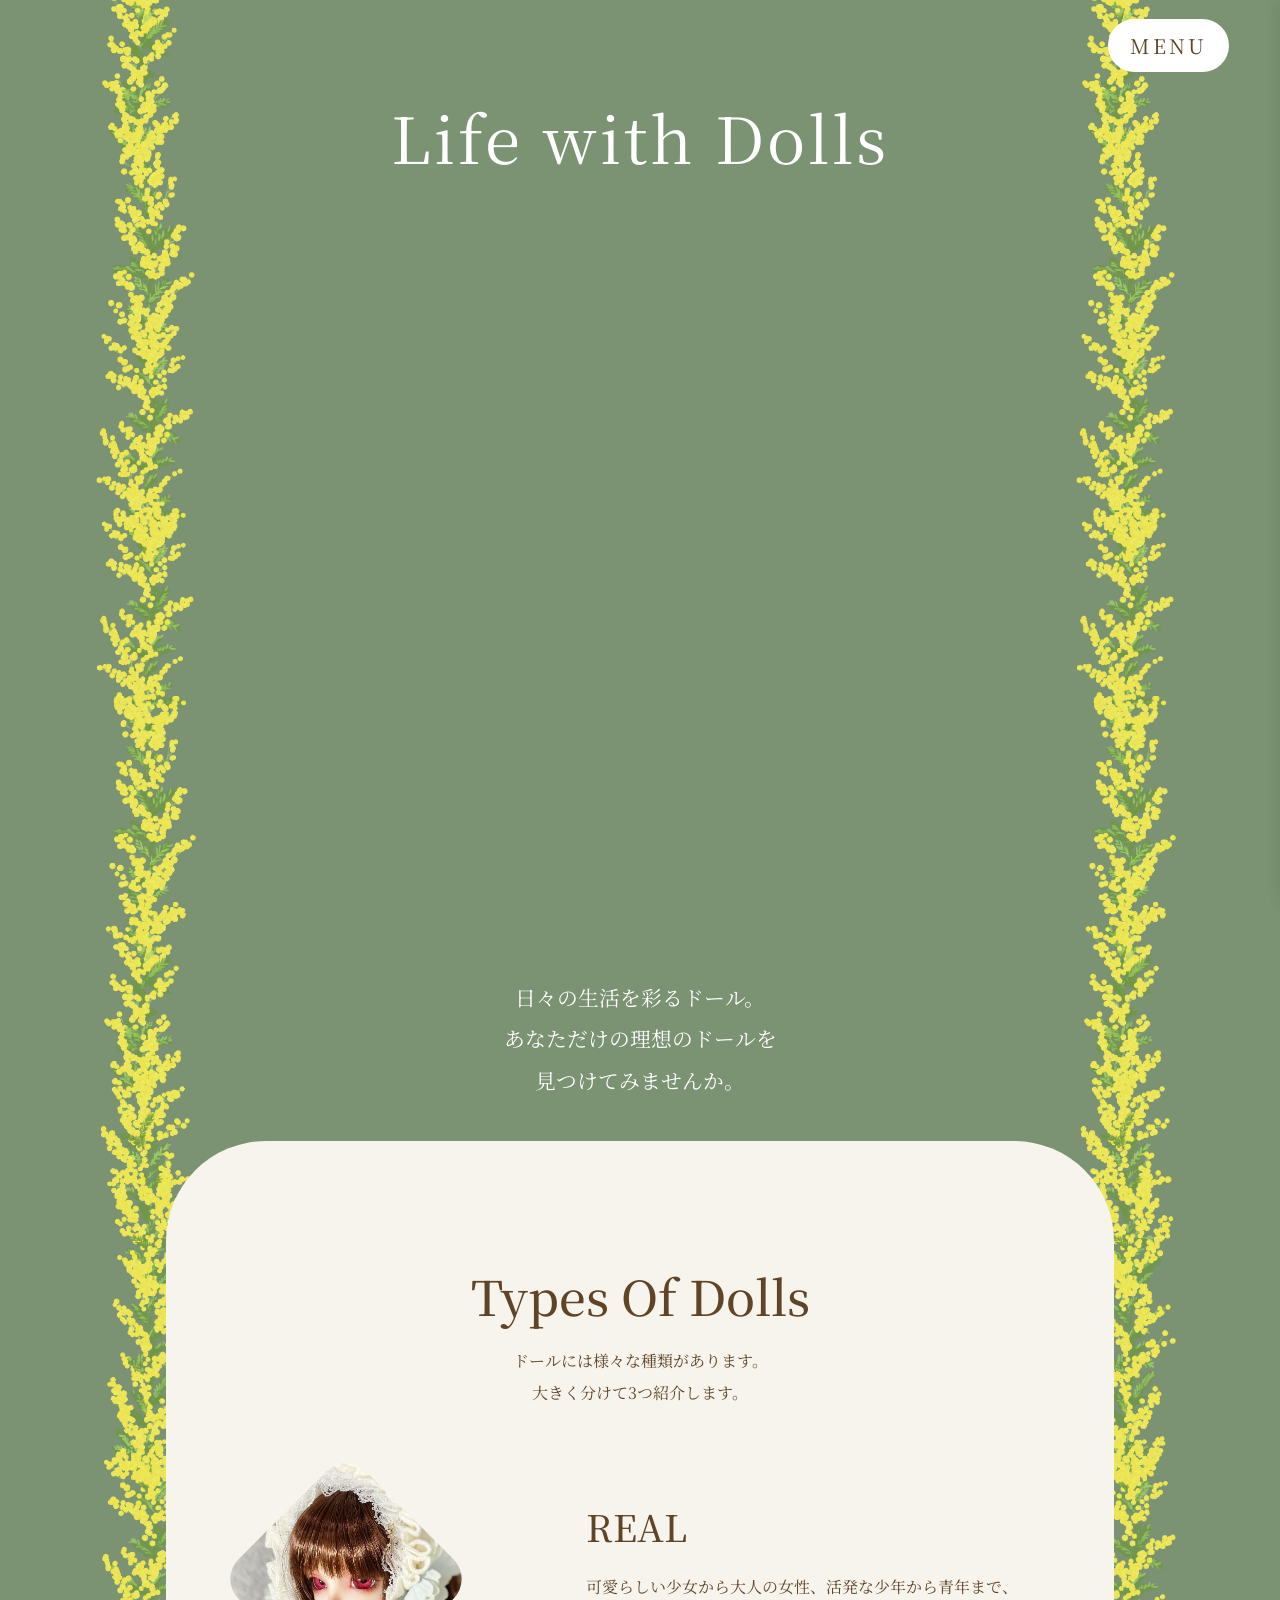
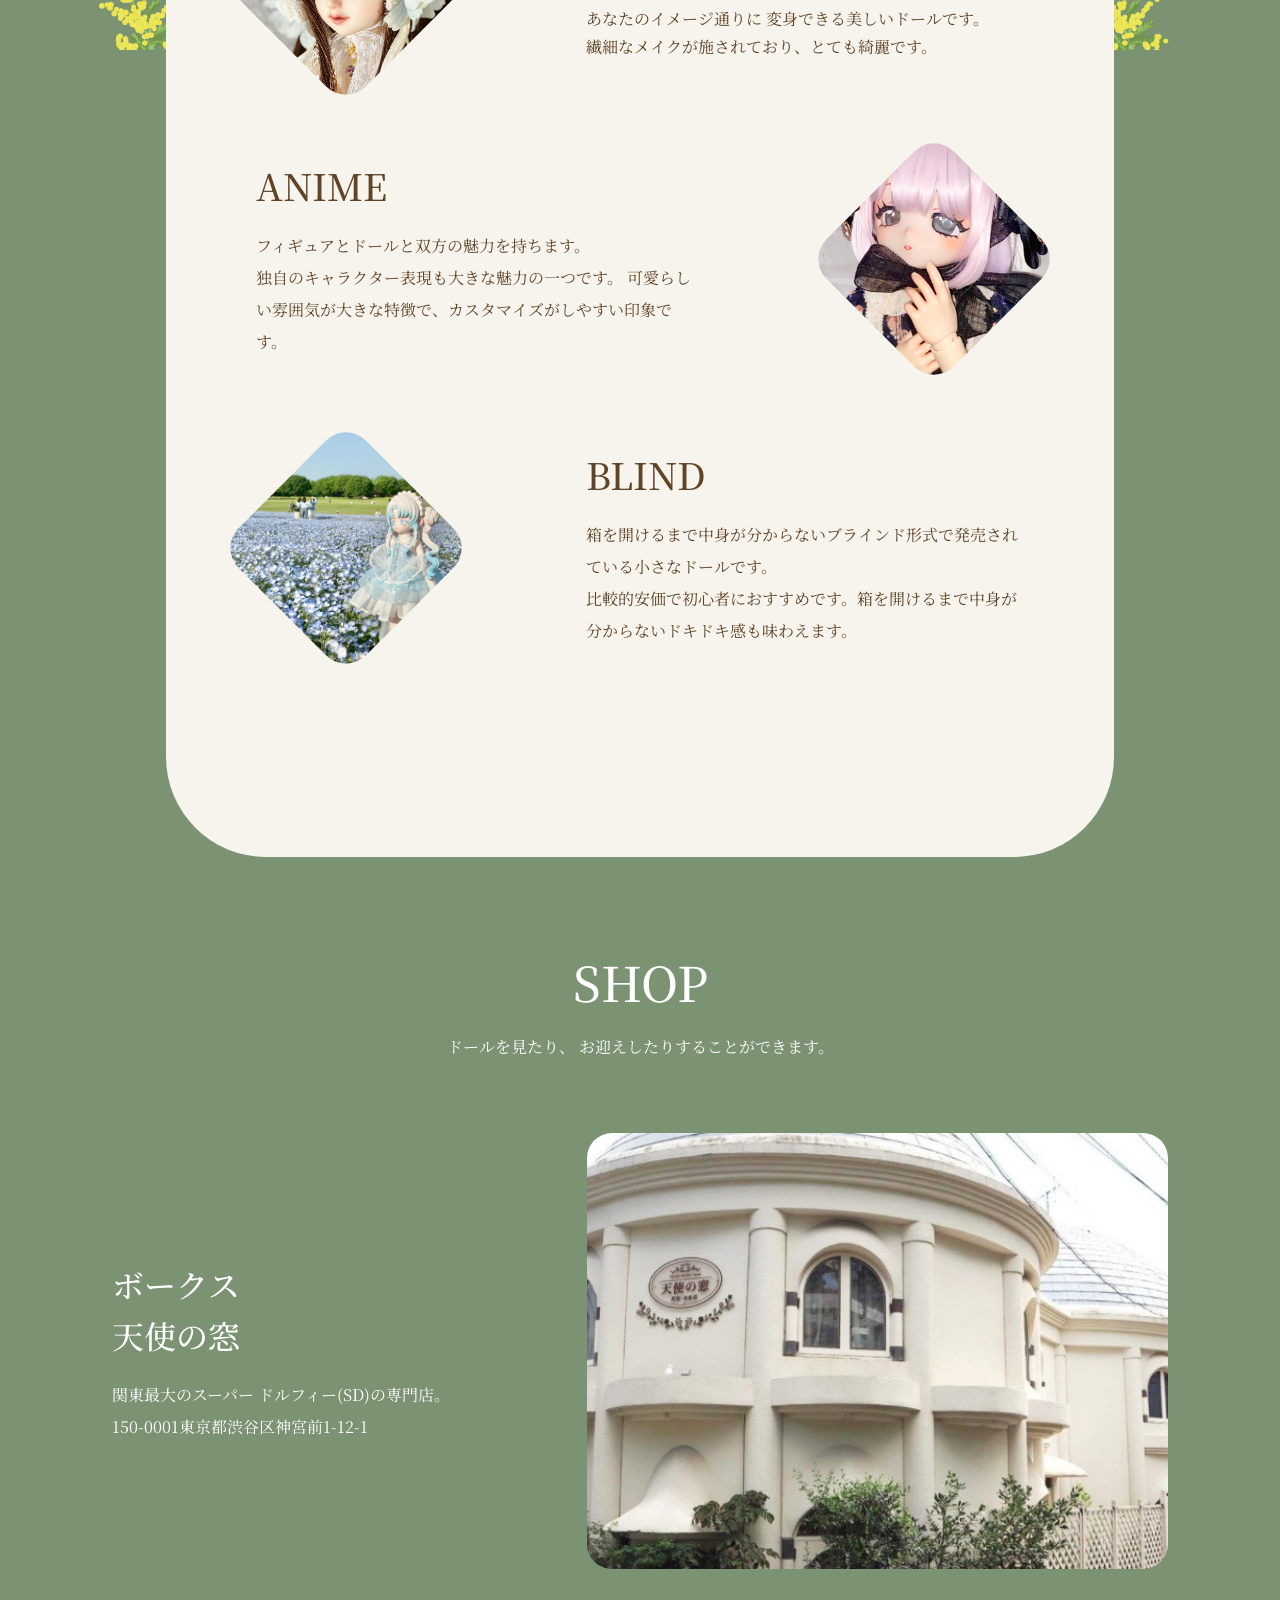
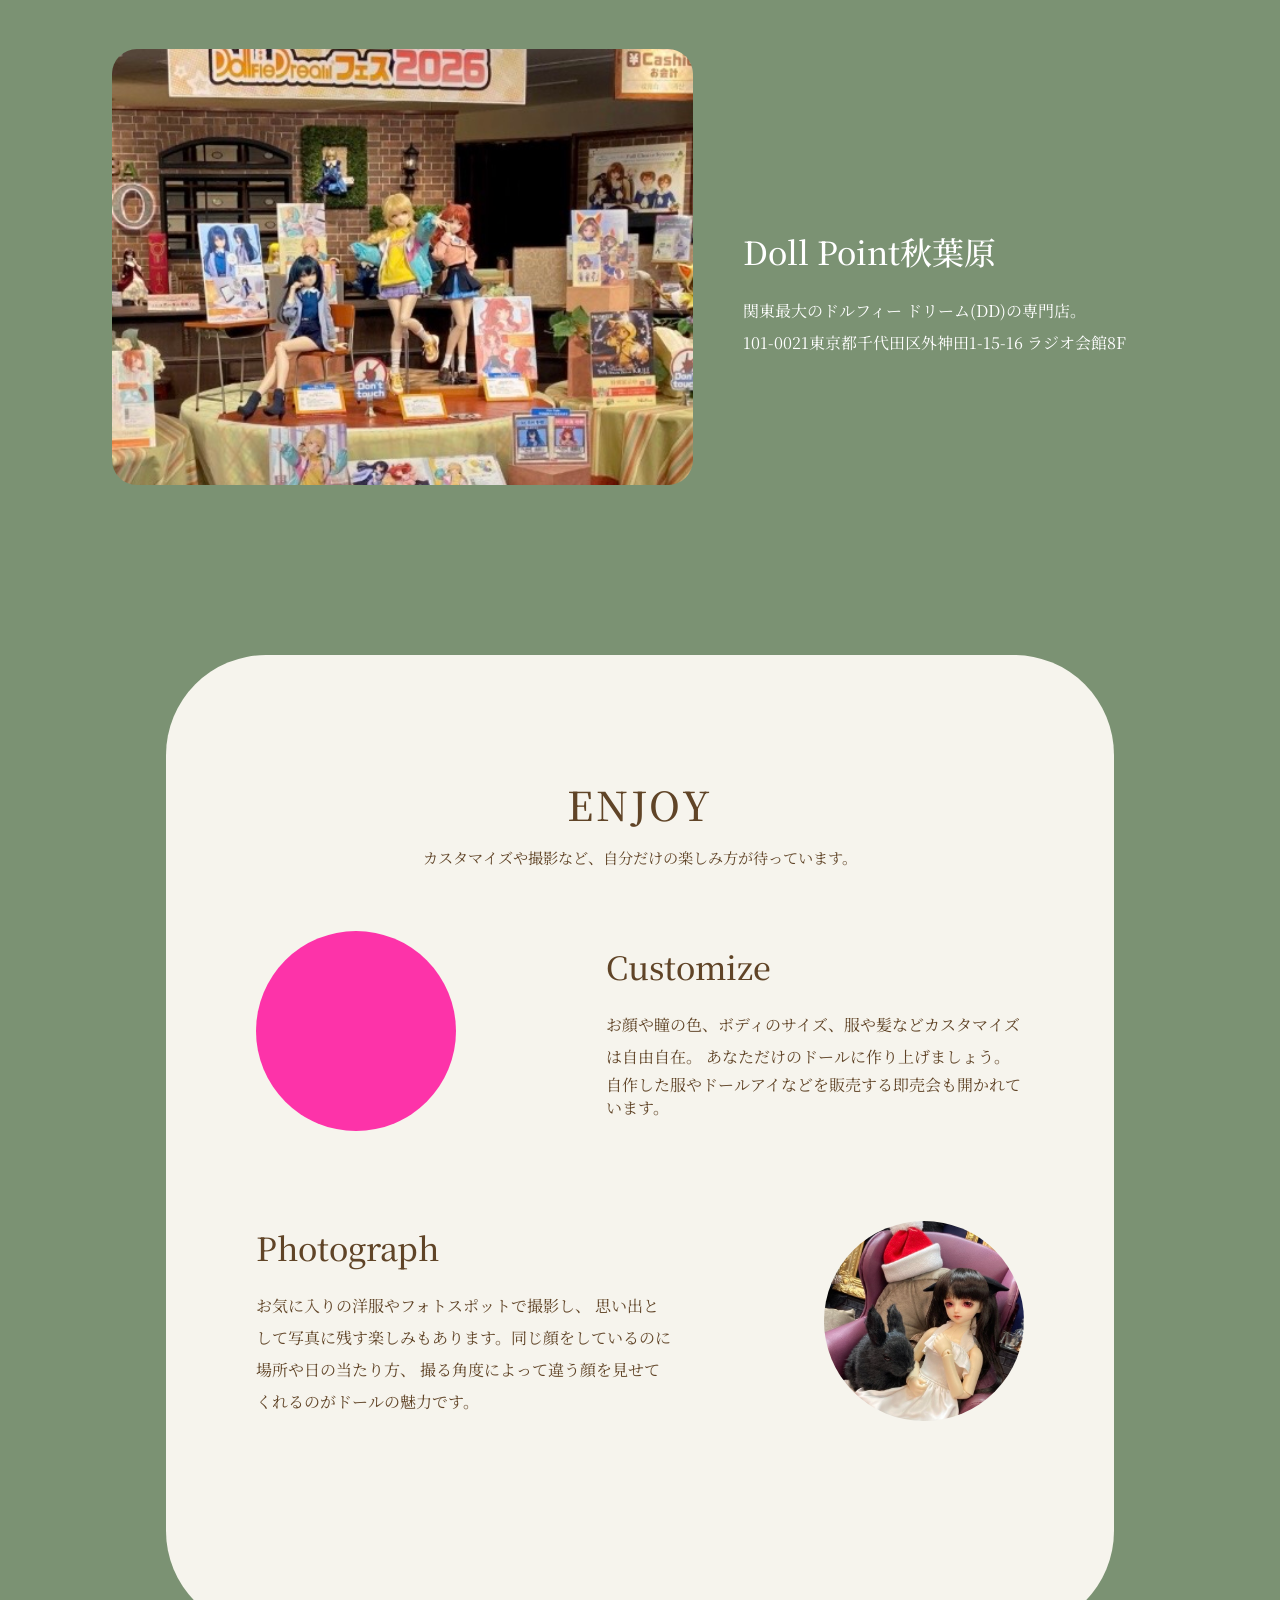
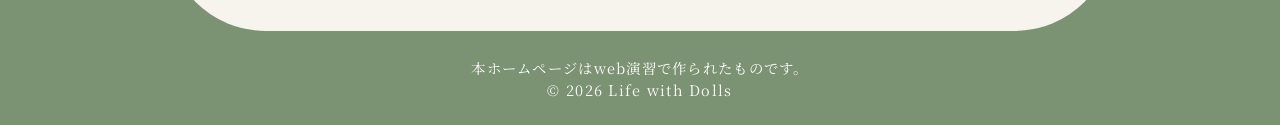
==== commit fabed8ed: "Add files via upload" ====
--- a/index.html
+++ b/index.html
@@ -23,6 +23,7 @@
       <input type="checkbox" id="menu-btn-check" />
 
       <label for="menu-btn-check" class="menu-btn">MENU</label>
+
 
       <nav class="drawer">
         <h2>MENU</h2>
@@ -58,16 +59,20 @@
       <section class="hero">
         <h1>Life with Dolls</h1>
 
-        <div class="hero-image">
-          <img src="images/main.jpg" alt="メインビジュアル" />
-
+<div class="main-image-box">
+         <img src="images/main.jpg" class="main-image image1" alt="">
+    <img src="images/real.jpg" class="main-image image2" alt="">
+    <img src="images/blind.jpg" class="main-image image3" alt="">
+    <img src="images/anime.jpg" class="main-image image4" alt="">
+    <img src="images/real2.JPG" class="main-image image5" alt="">
+ </div>
           <div class="hero-copy">
-            日本の様々なドール。
+            日々の生活を彩るドール。
             <br />
-            あなただけの世界のドールを
+            あなただけの理想のドールを
             <br />
             見つけてみませんか。
-          </div>
+
         </div>
       </section>
 
@@ -78,9 +83,9 @@
           <h2>Types Of Dolls</h2>
 
           <p>
-            一緒に生活できる様々なドール。
+            ドールには様々な種類があります。
             <br />
-            大きく分けて3種類あります。
+            大きく分けて3つ紹介します。
           </p>
         </div>
 
@@ -95,12 +100,9 @@
             <h3>REAL</h3>
 
             <p>
-              現実に近い姿をした人形。
-              <br />
-              繊細なメイクや質感で、
-              <br />
-              美しく表現されています。
-            </p>
+              可愛らしい少女から大人の女性、活発な少年から青年まで、あなたのイメージ通りに 変身できる美しいドールです。
+</p>繊細なメイクが施されており、とても綺麗です。
+
           </div>
         </article>
 
@@ -115,11 +117,11 @@
             <h3>ANIME</h3>
 
             <p>
-              アニメ風の大きな瞳。
-              <br />
-              可愛らしい雰囲気が特徴の
-              <br />
-              人気ジャンルです。
+              フィギュアとドールと双方の魅力を持ちます。
+              <br />
+              独自のキャラクター表現も大きな魅力の一つです。
+              可愛らしい雰囲気が大きな特徴で、カスタマイズがしやすい印象です。
+              <br />
             </p>
           </div>
         </article>
@@ -135,11 +137,11 @@
             <h3>BLIND</h3>
 
             <p>
-              箱を開けるまで中身が分からない
-              <br />
-              ランダム販売のドール。
-              <br />
-              コレクション性があります。
+              箱を開けるまで中身が分からないブラインド形式で発売されている小さなドールです。
+
+              <br />
+              比較的安価で初心者におすすめです。箱を開けるまで中身が分からないドキドキ感も味わえます。
+              <br />
             </p>
           </div>
         </article>
@@ -150,7 +152,7 @@
         <div class="section-title">
           <h2>SHOP</h2>
 
-          <p>ドール専門店で実際にドールを見たり、 お迎えしたりすることができます。</p>
+          <p>ドールを見たり、 お迎えしたりすることができます。</p>
         </div>
 
         <article class="shop-box">
@@ -162,44 +164,61 @@
             </h3>
 
             <p>
-              東京都中央区
-              <br />
-              11:00〜19:00
-            </p>
-          </div>
-
-          <img src="images/shop1.jpg" alt="天使の窓" class="shop-image" />
+              関東最大のスーパー
+ドルフィー(SD)の専門店。
+              <br />
+             150-0001東京都渋谷区神宮前1-12-1
+
+            </p>
+          </div>
+
+          <a href="https://www.volks.co.jp/tenshinomado/" target="_blank" class="shop-link">
+    <img src="images/shop1.jpg" alt="天使の窓" class="shop-image">
+</a>
         </article>
 
         <article class="shop-box reverse">
           <div class="shop-text">
             <h3>
-              ボークス
+
               <br />
               Doll Point秋葉原
             </h3>
 
             <p>
-              東京都千代田区
-              <br />
-              11:00〜20:00
-            </p>
-          </div>
-
-          <img src="images/shop2.jpg" alt="Doll Point秋葉原" class="shop-image" />
+              関東最大のドルフィー
+ドリーム(DD)の専門店。
+              <br />
+             101-0021東京都千代田区外神田1-15-16
+ラジオ会館8F
+
+            </p>
+          </div>
+
+          <a href="https://dollfie.volks.co.jp/shop/dolpo/" target="_blank" class="shop-link">
+    <img src="images/shop2.jpg" alt="Doll Point秋葉原" class="shop-image">
+</a>
         </article>
       </section>
 
       <!--========== Enjoy ==========-->
 
       <section class="enjoy">
-        <article class="enjoy-box">
+       <div class="enjoy-title">
+
+    <h2>ENJOY</h2>
+
+    <p>カスタマイズや撮影など、自分だけの楽しみ方が待っています。</p>
+
+</div><article class="enjoy-box">
           <img src="images/customize.jpg" alt="Customize" class="circle-image" />
 
           <div class="enjoy-text">
             <h2>Customize</h2>
 
-            <p>アイやウィッグ、メイクなどを変えて、 世界に一つだけのドールを作ることができます。</p>
+            <p>お顔や瞳の色、ボディのサイズ、服や髪などカスタマイズは自由自在。
+あなただけのドールに作り上げましょう。</p>
+自作した服やドールアイなどを販売する即売会も開かれています。
           </div>
         </article>
 
@@ -209,24 +228,27 @@
           <div class="enjoy-text">
             <h2>Photograph</h2>
 
-            <p>お気に入りの洋服や背景で撮影し、 思い出として写真に残す楽しみもあります。</p>
+            <p>お気に入りの洋服やフォトスポットで撮影し、 思い出として写真に残す楽しみもあります。同じ顔をしているのに場所や日の当たり方、
+撮る角度によって違う顔を見せてくれるのがドールの魅力です。
+</p>
           </div>
         </article>
       </section>
 
       <!--========== Footer Image ==========-->
 
-      <section class="footer-visual">
-        <img src="images/footer.jpg" alt="Footer Image" />
-      </section>
-    </main>
+
 
     <!--========== Footer ==========-->
 
     <footer>
-      <small>© 2026 Life with Dolls</small>
+      <small>本ホームページはweb演習で作られたものです。
+<p>© 2026 Life with Dolls</p></small>
     </footer>
 
-    <script src="script.js"></script>
   </body>
+
+<img src="images/a.png" alt="" class="flower-left">
+
+<img src="images/a.png" alt="" class="flower-right">
 </html>
--- a/style.css
+++ b/style.css
@@ -14,7 +14,7 @@
 
 body {
   background: #7b9273;
-  color: #3f3b37;
+  color: #604427;
   font-family: "Noto Serif JP", serif;
   overflow-x: hidden;
 }
@@ -42,6 +42,90 @@
   margin: auto;
 }
 
+@media (min-width: 1000px) {
+  main {
+    width: min(95%, 1500px);
+  }
+}
+.main-image-box {
+  position: relative;
+
+  width: 100%;
+
+  aspect-ratio: 3/5;
+
+  border-radius: 30px;
+
+  overflow: hidden;
+}
+@media (min-width: 1000px) {
+  .main-image-box {
+    aspect-ratio: 5/3;
+
+    max-width: 1300px;
+
+    margin: auto;
+  }
+}
+
+.main-image {
+  position: absolute;
+
+  inset: 0;
+
+  width: 100%;
+  height: 100%;
+
+  object-fit: cover;
+
+  opacity: 0;
+
+  animation: slideShow 25s infinite;
+}
+
+.image1 {
+  animation-delay: 0s;
+}
+
+.image2 {
+  animation-delay: 5s;
+}
+
+.image3 {
+  animation-delay: 10s;
+}
+
+.image4 {
+  animation-delay: 15s;
+}
+
+.image5 {
+  animation-delay: 20s;
+}
+
+@keyframes slideShow {
+  0% {
+    opacity: 0;
+    transform: scale(1.08);
+  }
+
+  5% {
+    opacity: 1;
+  }
+
+  18% {
+    opacity: 1;
+    transform: scale(1);
+  }
+
+  22% {
+    opacity: 0;
+  }
+
+  100% {
+    opacity: 0;
+  }
+}
 /* ===================================
    Header
 =================================== */
@@ -61,7 +145,7 @@
   border: none;
   background: none;
 
-  font-size: 15px;
+  font-size: 20px;
   letter-spacing: 0.15em;
 
   cursor: pointer;
@@ -155,31 +239,22 @@
   border-radius: 35px;
 }
 
-.hero-copy {
-  position: absolute;
-
-  bottom: 40px;
-
-  left: 50%;
-
-  transform: translateX(-50%);
-
-  width: 90%;
-
+.hero-text {
   text-align: center;
 
+  width: 85%;
+
+  margin: 35px auto 0;
+
   line-height: 2;
 
-  color: #222;
-
   font-size: 0.95rem;
 
-  font-weight: 500;
-
-  text-shadow:
-    0 0 12px rgba(255, 255, 255, 1),
-    0 0 25px rgba(255, 255, 255, 0.95),
-    0 0 45px rgba(255, 255, 255, 0.9);
+  color: white;
+}
+
+.hero {
+  padding-bottom: 70px;
 }
 
 /* ===================================
@@ -219,7 +294,7 @@
 
   align-items: center;
 
-  gap: 40px;
+  gap: 150px;
 
   margin-bottom: 90px;
 }
@@ -450,6 +525,17 @@
   transform: scale(1.03);
 }
 
+.shop-link {
+  display: block;
+  width: 55%;
+}
+
+.shop-image {
+  width: 100%;
+  aspect-ratio: 4/3;
+  object-fit: cover;
+  border-radius: 25px;
+}
 /* ===================================
    ENJOY
 =================================== */
@@ -465,7 +551,7 @@
 
   align-items: center;
 
-  gap: 45px;
+  gap: 150px;
 
   margin-bottom: 90px;
 }
@@ -488,10 +574,6 @@
   transition: 0.4s;
 }
 
-.circle-image:hover {
-  transform: scale(1.05);
-}
-
 .enjoy-text {
   flex: 1;
 }
@@ -513,22 +595,6 @@
 /* ===================================
    Footer Image
 =================================== */
-
-.footer-visual {
-  background: #f6f4ed;
-
-  padding: 0 8%;
-}
-
-.footer-visual img {
-  width: 100%;
-
-  aspect-ratio: 16/7;
-
-  object-fit: cover;
-
-  border-radius: 35px 35px 0 0;
-}
 
 /* ===================================
    Footer
@@ -656,6 +722,11 @@
   font-weight: 400;
 }
 
+.page-hero {
+  color: white;
+  font-size: 1.2rem;
+}
+
 .page-main-image {
   width: min(100%, 650px);
 
@@ -693,7 +764,7 @@
 
   justify-content: space-between;
 
-  gap: 50px;
+  gap: 150px;
 
   margin-bottom: 80px;
 }
@@ -763,7 +834,7 @@
 
   padding: 15px 45px;
 
-  background: #f6f4ed;
+  background: #ffffff;
 
   border-radius: 40px;
 
@@ -771,33 +842,215 @@
 }
 
 .back-home a:hover {
-  background: white;
+  background: rgb(219, 210, 199);
 }
 
 /*=========================
  Responsive
 ==========================*/
 
-@media (max-width: 700px) {
-  .feature {
-    border-radius: 120px 120px 0 0;
-  }
-
-  .feature-box {
-    flex-direction: column;
-
-    text-align: center;
-  }
-
-  .feature-box.reverse {
-    flex-direction: column;
-  }
-
-  .gallery-grid {
-    grid-template-columns: 1fr;
-  }
-}
-
 #menu-btn-check {
   display: none;
 }
+
+@media (min-width: 1000px) {
+  main {
+    max-width: 1400px;
+  }
+
+  .hero {
+    padding-bottom: 100px;
+  }
+
+  .types,
+  .shop {
+    padding-left: 80px;
+    padding-right: 80px;
+  }
+}
+
+@media (min-width: 1000px) {
+  .page {
+    width: min(95%, 1400px);
+  }
+}
+
+@media (min-width: 1000px) {
+  main {
+    width: 95%;
+    max-width: 1600px;
+  }
+
+  .page {
+    width: 95%;
+    max-width: 1600px;
+  }
+}
+
+@media (min-width: 1000px) {
+  .page-main-image {
+    width: 80%;
+    max-width: 1100px;
+
+    aspect-ratio: 5/3;
+
+    display: block;
+    margin: auto;
+  }
+}
+
+@media (min-width: 1000px) {
+  .gallery {
+    width: 90%;
+    margin: auto;
+  }
+
+  .gallery-grid {
+    gap: 40px;
+  }
+}
+
+/* ==========================
+   PC版 レイアウト調整
+========================== */
+
+@media (min-width: 1000px) {
+  /* HOME */
+
+  .types {
+    width: 78%;
+    max-width: 1100px;
+
+    margin: 0 auto;
+
+    padding: 120px 90px;
+
+    border-radius: 280px 280px 0 0;
+  }
+
+  /* REAL・ANIME・BLIND */
+
+  .feature {
+    width: 78%;
+    max-width: 1100px;
+
+    margin: 0 auto;
+
+    padding: 120px 90px;
+
+    border-radius: 280px 280px 0 0;
+  }
+}
+
+@media (min-width: 1000px) {
+  .types,
+  .feature,
+  .enjoy {
+    width: 78%;
+    max-width: 1100px;
+
+    margin: 0 auto;
+
+    padding: 120px 90px;
+
+    border-radius: 100px 100px 100px 100px;
+  }
+}
+
+.menu-btn {
+  position: relative;
+
+  padding: 12px 22px;
+
+  z-index: 1;
+}
+
+.menu-btn::before {
+  content: "";
+
+  position: absolute;
+
+  inset: 0;
+
+  background: white;
+
+  border-radius: 999px;
+
+  z-index: -1;
+}
+
+.hero-copy {
+  width: 85%;
+
+  margin: 20px auto;
+
+  text-align: center;
+
+  color: white;
+
+  line-height: 2;
+
+  font-size: 1.3rem;
+}
+
+.hero {
+  padding-bottom: 20px;
+}
+
+.enjoy-title {
+  text-align: center;
+
+  margin-bottom: 60px;
+}
+
+.enjoy-title h2 {
+  font-size: 2.5rem;
+
+  font-weight: 500;
+
+  letter-spacing: 0.08em;
+
+  margin-bottom: 12px;
+}
+
+.enjoy-title p {
+  font-size: 0.95rem;
+
+  line-height: 1.8;
+}
+
+.flower-left,
+.flower-right {
+  display: none;
+}
+
+@media (min-width: 1024px) {
+  .flower-left,
+  .flower-right {
+    display: block;
+
+    position: fixed;
+
+    top: 50%;
+
+    transform: translateY(-50%);
+
+    width: 180px;
+
+    height: auto;
+
+    z-index: -1;
+
+    opacity: 0.9;
+
+    pointer-events: none;
+  }
+
+  .flower-left {
+    left: 60px;
+  }
+
+  .flower-right {
+    right: 60px;
+  }
+}
